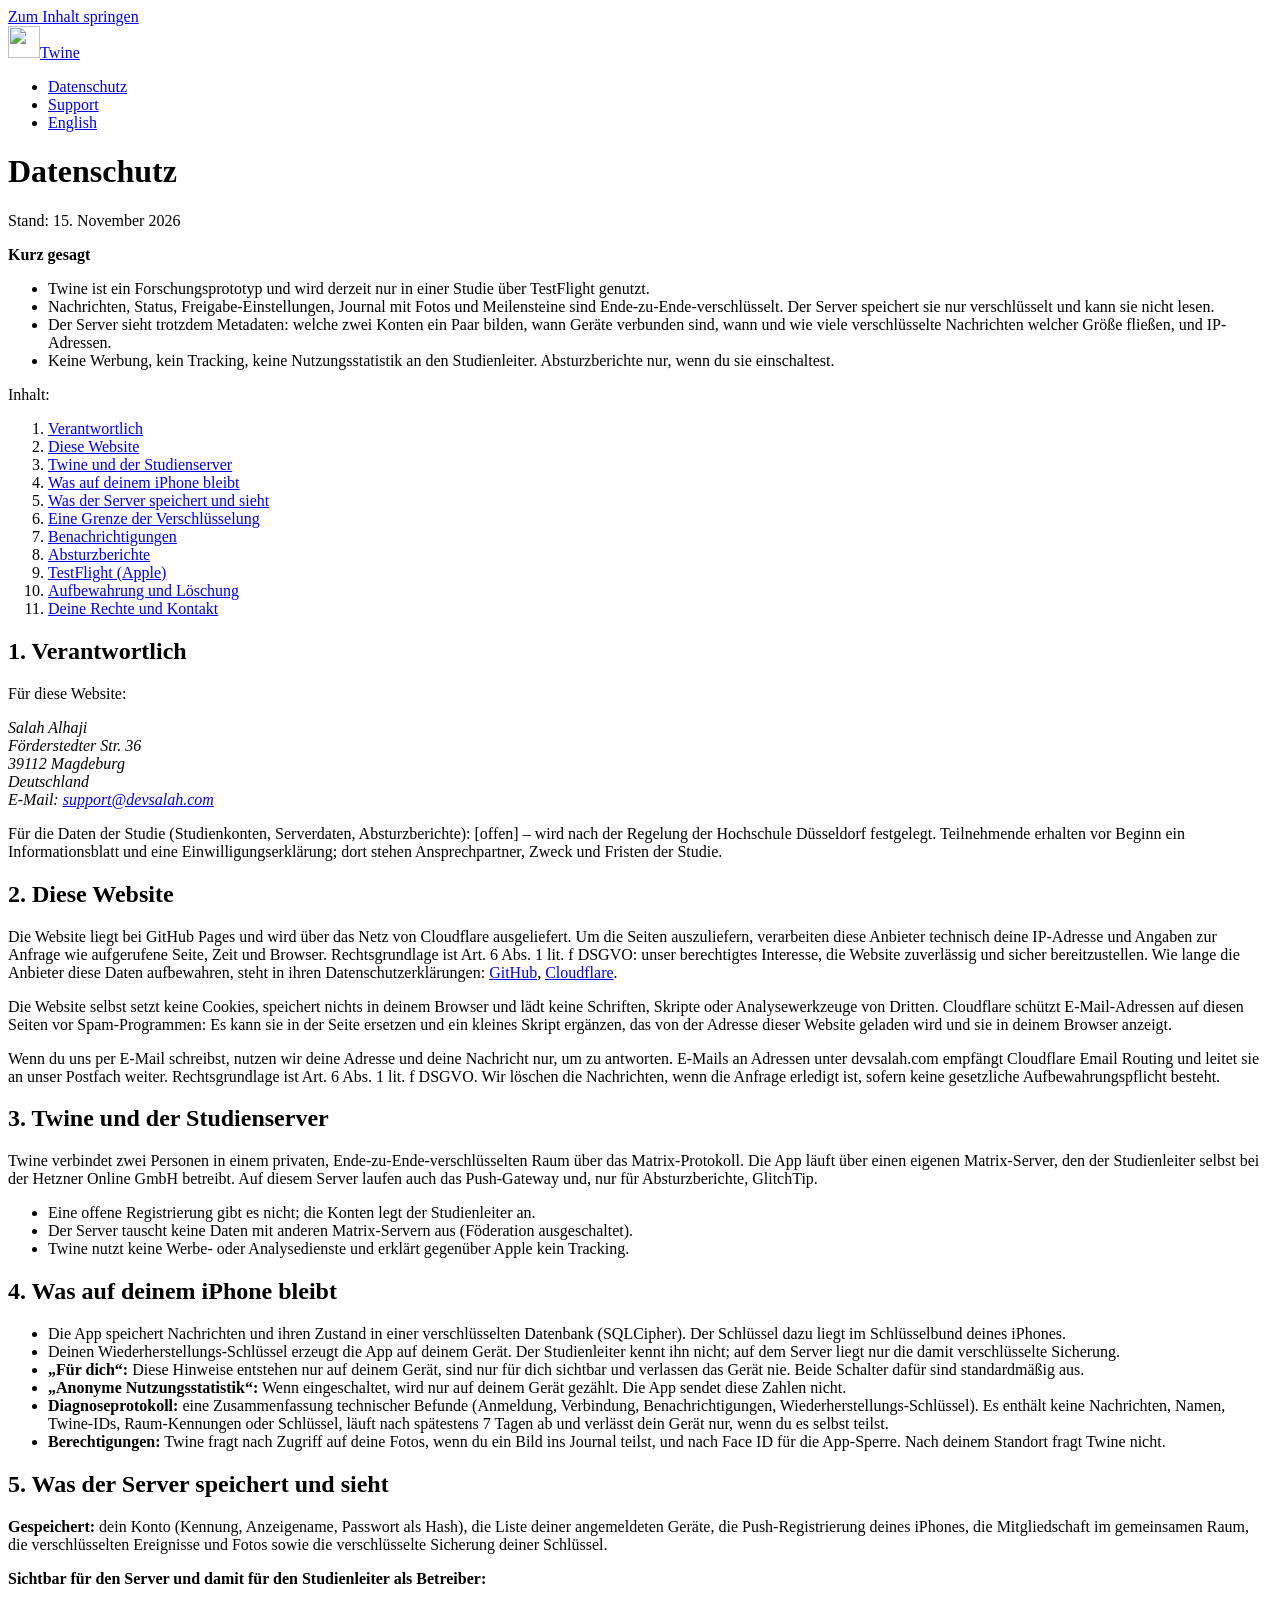
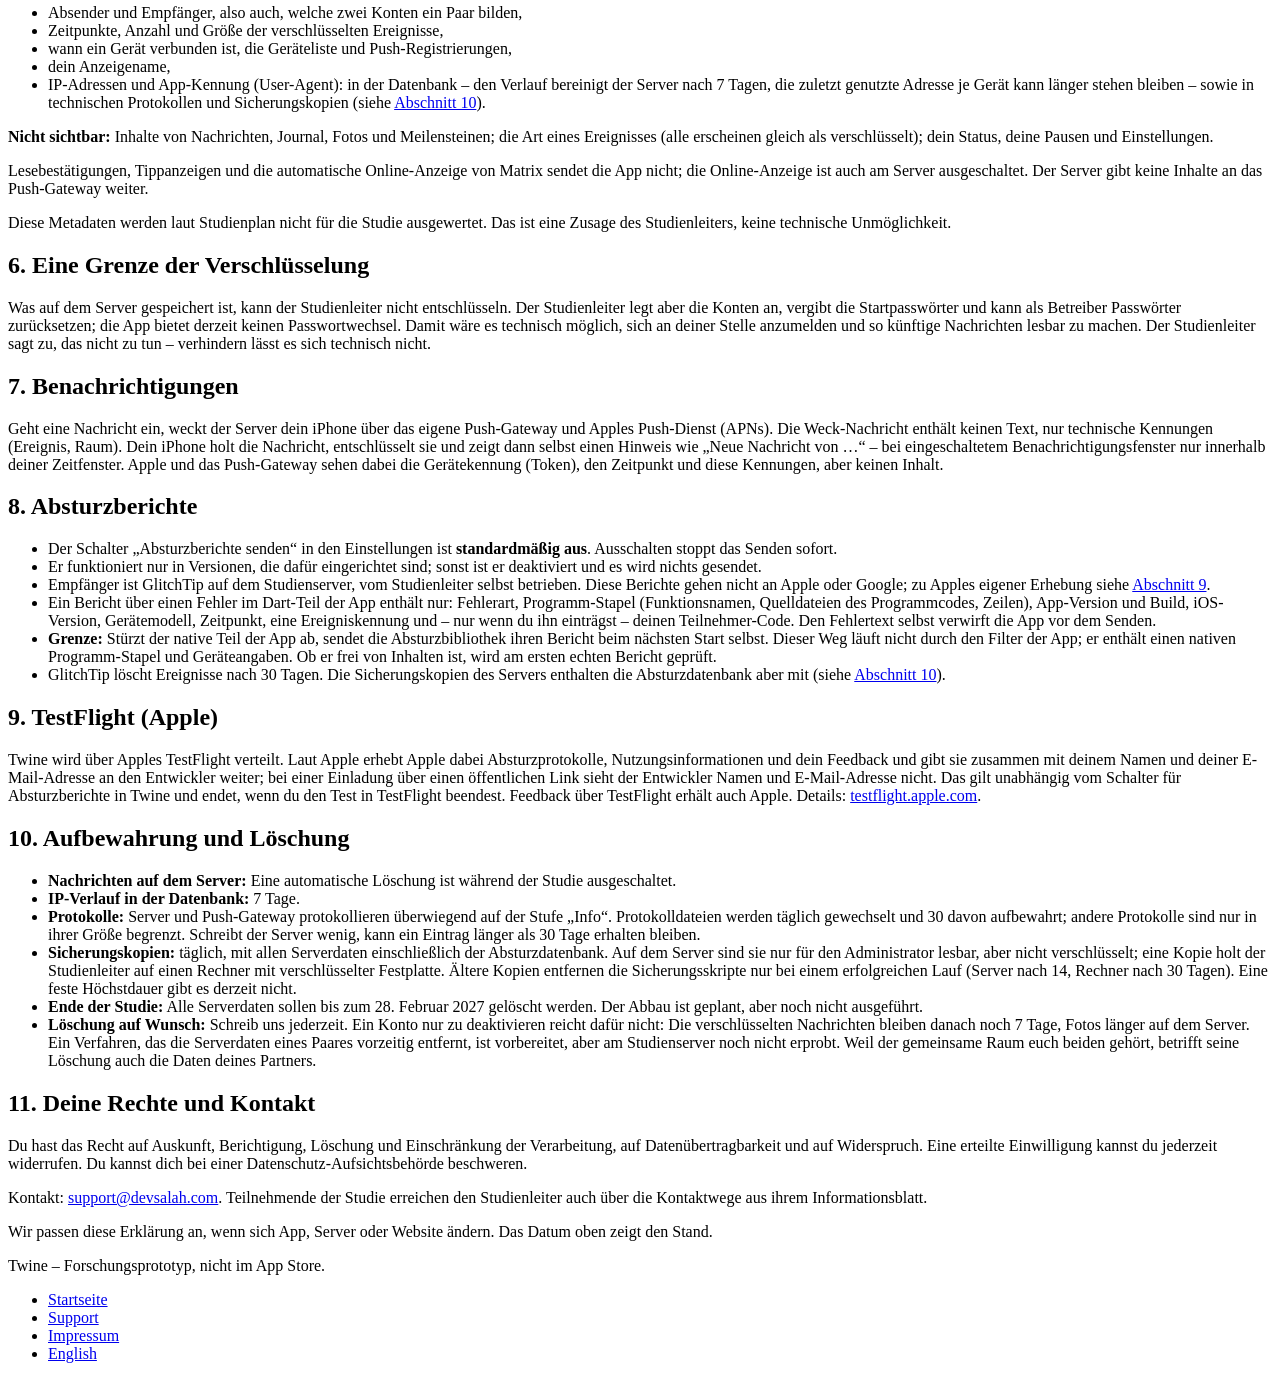
==== datenschutz/index.html @ 9c138295 "Datenschutzerklärung nach dem belegten Stand von App und Studienserver" ====
<!DOCTYPE html>
<html lang="de">
<head>
  <meta charset="utf-8">
  <meta name="viewport" content="width=device-width, initial-scale=1">
  <title>Datenschutz – Twine</title>
  <meta name="description" content="Welche Daten Twine und der Studienserver verarbeiten, was der Server sehen kann und was nicht, Absturzberichte, Aufbewahrung und Löschung.">
  <meta name="theme-color" content="#FAF6F0" media="(prefers-color-scheme: light)">
  <meta name="theme-color" content="#14131A" media="(prefers-color-scheme: dark)">
  <link rel="canonical" href="https://twine.devsalah.com/datenschutz/">
  <link rel="alternate" hreflang="de" href="https://twine.devsalah.com/datenschutz/">
  <link rel="alternate" hreflang="en" href="https://twine.devsalah.com/en/privacy/">
  <link rel="icon" href="/favicon.svg" type="image/svg+xml">
  <link rel="stylesheet" href="/style.css">
</head>
<body>
<a class="skip" href="#inhalt">Zum Inhalt springen</a>
<header class="site-head">
  <div class="wrap bar">
    <a class="brand" href="/"><img src="/bilder/symbol-platzhalter.svg" alt="" width="32" height="32">Twine</a>
    <nav class="nav" aria-label="Hauptnavigation">
      <ul>
        <li><a href="/datenschutz/" aria-current="page">Datenschutz</a></li>
        <li><a href="/support/">Support</a></li>
        <li><a href="/en/privacy/" lang="en" hreflang="en">English</a></li>
      </ul>
    </nav>
  </div>
</header>

<main id="inhalt" class="page">
  <div class="wrap prose">
    <h1>Datenschutz</h1>
    <p class="updated">Stand: 15. November 2026</p>

    <div class="box">
      <p><strong>Kurz gesagt</strong></p>
      <ul>
        <li>Twine ist ein Forschungsprototyp und wird derzeit nur in einer Studie über TestFlight genutzt.</li>
        <li>Nachrichten, Status, Freigabe-Einstellungen, Journal mit Fotos und Meilensteine sind Ende-zu-Ende-verschlüsselt. Der Server speichert sie nur verschlüsselt und kann sie nicht lesen.</li>
        <li>Der Server sieht trotzdem Metadaten: welche zwei Konten ein Paar bilden, wann Geräte verbunden sind, wann und wie viele verschlüsselte Nachrichten welcher Größe fließen, und IP-Adressen.</li>
        <li>Keine Werbung, kein Tracking, keine Nutzungsstatistik an den Studienleiter. Absturzberichte nur, wenn du sie einschaltest.</li>
      </ul>
    </div>

    <p>Inhalt:</p>
    <ol class="toc">
      <li><a href="#verantwortlich">Verantwortlich</a></li>
      <li><a href="#website">Diese Website</a></li>
      <li><a href="#app">Twine und der Studienserver</a></li>
      <li><a href="#geraet">Was auf deinem iPhone bleibt</a></li>
      <li><a href="#server">Was der Server speichert und sieht</a></li>
      <li><a href="#grenze">Eine Grenze der Verschlüsselung</a></li>
      <li><a href="#push">Benachrichtigungen</a></li>
      <li><a href="#absturz">Absturzberichte</a></li>
      <li><a href="#testflight">TestFlight (Apple)</a></li>
      <li><a href="#aufbewahrung">Aufbewahrung und Löschung</a></li>
      <li><a href="#rechte">Deine Rechte und Kontakt</a></li>
    </ol>

    <h2 id="verantwortlich">1. Verantwortlich</h2>
    <p>Für diese Website:</p>
    <address>Salah Alhaji<br>Förderstedter Str. 36<br>39112 Magdeburg<br>Deutschland<br>E-Mail: <a href="mailto:support@devsalah.com">support@devsalah.com</a></address>
    <p>Für die Daten der Studie (Studienkonten, Serverdaten, Absturzberichte): [offen] – wird nach der Regelung der Hochschule Düsseldorf festgelegt. Teilnehmende erhalten vor Beginn ein Informationsblatt und eine Einwilligungserklärung; dort stehen Ansprechpartner, Zweck und Fristen der Studie.</p>

    <h2 id="website">2. Diese Website</h2>
    <p>Die Website liegt bei GitHub Pages und wird über das Netz von Cloudflare ausgeliefert. Um die Seiten auszuliefern, verarbeiten diese Anbieter technisch deine IP-Adresse und Angaben zur Anfrage wie aufgerufene Seite, Zeit und Browser. Rechtsgrundlage ist Art. 6 Abs. 1 lit. f DSGVO: unser berechtigtes Interesse, die Website zuverlässig und sicher bereitzustellen. Wie lange die Anbieter diese Daten aufbewahren, steht in ihren Datenschutzerklärungen: <a href="https://docs.github.com/de/site-policy/privacy-policies/github-general-privacy-statement">GitHub</a>, <a href="https://www.cloudflare.com/de-de/privacypolicy/">Cloudflare</a>.</p>
    <p>Die Website selbst setzt keine Cookies, speichert nichts in deinem Browser und lädt keine Schriften, Skripte oder Analysewerkzeuge von Dritten. Cloudflare schützt E-Mail-Adressen auf diesen Seiten vor Spam-Programmen: Es kann sie in der Seite ersetzen und ein kleines Skript ergänzen, das von der Adresse dieser Website geladen wird und sie in deinem Browser anzeigt.</p>
    <p>Wenn du uns per E-Mail schreibst, nutzen wir deine Adresse und deine Nachricht nur, um zu antworten. E-Mails an Adressen unter devsalah.com empfängt Cloudflare Email Routing und leitet sie an unser Postfach weiter. Rechtsgrundlage ist Art. 6 Abs. 1 lit. f DSGVO. Wir löschen die Nachrichten, wenn die Anfrage erledigt ist, sofern keine gesetzliche Aufbewahrungspflicht besteht.</p>

    <h2 id="app">3. Twine und der Studienserver</h2>
    <p>Twine verbindet zwei Personen in einem privaten, Ende-zu-Ende-verschlüsselten Raum über das Matrix-Protokoll. Die App läuft über einen eigenen Matrix-Server, den der Studienleiter selbst bei der Hetzner Online GmbH betreibt. Auf diesem Server laufen auch das Push-Gateway und, nur für Absturzberichte, GlitchTip.</p>
    <ul>
      <li>Eine offene Registrierung gibt es nicht; die Konten legt der Studienleiter an.</li>
      <li>Der Server tauscht keine Daten mit anderen Matrix-Servern aus (Föderation ausgeschaltet).</li>
      <li>Twine nutzt keine Werbe- oder Analysedienste und erklärt gegenüber Apple kein Tracking.</li>
    </ul>

    <h2 id="geraet">4. Was auf deinem iPhone bleibt</h2>
    <ul>
      <li>Die App speichert Nachrichten und ihren Zustand in einer verschlüsselten Datenbank (SQLCipher). Der Schlüssel dazu liegt im Schlüsselbund deines iPhones.</li>
      <li>Deinen Wiederherstellungs-Schlüssel erzeugt die App auf deinem Gerät. Der Studienleiter kennt ihn nicht; auf dem Server liegt nur die damit verschlüsselte Sicherung.</li>
      <li><strong>„Für dich“:</strong> Diese Hinweise entstehen nur auf deinem Gerät, sind nur für dich sichtbar und verlassen das Gerät nie. Beide Schalter dafür sind standardmäßig aus.</li>
      <li><strong>„Anonyme Nutzungsstatistik“:</strong> Wenn eingeschaltet, wird nur auf deinem Gerät gezählt. Die App sendet diese Zahlen nicht.</li>
      <li><strong>Diagnoseprotokoll:</strong> eine Zusammenfassung technischer Befunde (Anmeldung, Verbindung, Benachrichtigungen, Wiederherstellungs-Schlüssel). Es enthält keine Nachrichten, Namen, Twine-IDs, Raum-Kennungen oder Schlüssel, läuft nach spätestens 7 Tagen ab und verlässt dein Gerät nur, wenn du es selbst teilst.</li>
      <li><strong>Berechtigungen:</strong> Twine fragt nach Zugriff auf deine Fotos, wenn du ein Bild ins Journal teilst, und nach Face ID für die App-Sperre. Nach deinem Standort fragt Twine nicht.</li>
    </ul>

    <h2 id="server">5. Was der Server speichert und sieht</h2>
    <p><strong>Gespeichert:</strong> dein Konto (Kennung, Anzeigename, Passwort als Hash), die Liste deiner angemeldeten Geräte, die Push-Registrierung deines iPhones, die Mitgliedschaft im gemeinsamen Raum, die verschlüsselten Ereignisse und Fotos sowie die verschlüsselte Sicherung deiner Schlüssel.</p>
    <p><strong>Sichtbar für den Server und damit für den Studienleiter als Betreiber:</strong></p>
    <ul>
      <li>Absender und Empfänger, also auch, welche zwei Konten ein Paar bilden,</li>
      <li>Zeitpunkte, Anzahl und Größe der verschlüsselten Ereignisse,</li>
      <li>wann ein Gerät verbunden ist, die Geräteliste und Push-Registrierungen,</li>
      <li>dein Anzeigename,</li>
      <li>IP-Adressen und App-Kennung (User-Agent): in der Datenbank – den Verlauf bereinigt der Server nach 7 Tagen, die zuletzt genutzte Adresse je Gerät kann länger stehen bleiben – sowie in technischen Protokollen und Sicherungskopien (siehe <a href="#aufbewahrung">Abschnitt 10</a>).</li>
    </ul>
    <p><strong>Nicht sichtbar:</strong> Inhalte von Nachrichten, Journal, Fotos und Meilensteinen; die Art eines Ereignisses (alle erscheinen gleich als verschlüsselt); dein Status, deine Pausen und Einstellungen.</p>
    <p>Lesebestätigungen, Tippanzeigen und die automatische Online-Anzeige von Matrix sendet die App nicht; die Online-Anzeige ist auch am Server ausgeschaltet. Der Server gibt keine Inhalte an das Push-Gateway weiter.</p>
    <p>Diese Metadaten werden laut Studienplan nicht für die Studie ausgewertet. Das ist eine Zusage des Studienleiters, keine technische Unmöglichkeit.</p>

    <h2 id="grenze">6. Eine Grenze der Verschlüsselung</h2>
    <div class="box limit">
      <p>Was auf dem Server gespeichert ist, kann der Studienleiter nicht entschlüsseln. Der Studienleiter legt aber die Konten an, vergibt die Startpasswörter und kann als Betreiber Passwörter zurücksetzen; die App bietet derzeit keinen Passwortwechsel. Damit wäre es technisch möglich, sich an deiner Stelle anzumelden und so künftige Nachrichten lesbar zu machen. Der Studienleiter sagt zu, das nicht zu tun – verhindern lässt es sich technisch nicht.</p>
    </div>

    <h2 id="push">7. Benachrichtigungen</h2>
    <p>Geht eine Nachricht ein, weckt der Server dein iPhone über das eigene Push-Gateway und Apples Push-Dienst (APNs). Die Weck-Nachricht enthält keinen Text, nur technische Kennungen (Ereignis, Raum). Dein iPhone holt die Nachricht, entschlüsselt sie und zeigt dann selbst einen Hinweis wie „Neue Nachricht von …“ – bei eingeschaltetem Benachrichtigungsfenster nur innerhalb deiner Zeitfenster. Apple und das Push-Gateway sehen dabei die Gerätekennung (Token), den Zeitpunkt und diese Kennungen, aber keinen Inhalt.</p>

    <h2 id="absturz">8. Absturzberichte</h2>
    <ul>
      <li>Der Schalter „Absturzberichte senden“ in den Einstellungen ist <strong>standardmäßig aus</strong>. Ausschalten stoppt das Senden sofort.</li>
      <li>Er funktioniert nur in Versionen, die dafür eingerichtet sind; sonst ist er deaktiviert und es wird nichts gesendet.</li>
      <li>Empfänger ist GlitchTip auf dem Studienserver, vom Studienleiter selbst betrieben. Diese Berichte gehen nicht an Apple oder Google; zu Apples eigener Erhebung siehe <a href="#testflight">Abschnitt 9</a>.</li>
      <li>Ein Bericht über einen Fehler im Dart-Teil der App enthält nur: Fehlerart, Programm-Stapel (Funktionsnamen, Quelldateien des Programmcodes, Zeilen), App-Version und Build, iOS-Version, Gerätemodell, Zeitpunkt, eine Ereigniskennung und – nur wenn du ihn einträgst – deinen Teilnehmer-Code. Den Fehlertext selbst verwirft die App vor dem Senden.</li>
      <li><strong>Grenze:</strong> Stürzt der native Teil der App ab, sendet die Absturzbibliothek ihren Bericht beim nächsten Start selbst. Dieser Weg läuft nicht durch den Filter der App; er enthält einen nativen Programm-Stapel und Geräteangaben. Ob er frei von Inhalten ist, wird am ersten echten Bericht geprüft.</li>
      <li>GlitchTip löscht Ereignisse nach 30 Tagen. Die Sicherungskopien des Servers enthalten die Absturzdatenbank aber mit (siehe <a href="#aufbewahrung">Abschnitt 10</a>).</li>
    </ul>

    <h2 id="testflight">9. TestFlight (Apple)</h2>
    <p>Twine wird über Apples TestFlight verteilt. Laut Apple erhebt Apple dabei Absturzprotokolle, Nutzungsinformationen und dein Feedback und gibt sie zusammen mit deinem Namen und deiner E-Mail-Adresse an den Entwickler weiter; bei einer Einladung über einen öffentlichen Link sieht der Entwickler Namen und E-Mail-Adresse nicht. Das gilt unabhängig vom Schalter für Absturzberichte in Twine und endet, wenn du den Test in TestFlight beendest. Feedback über TestFlight erhält auch Apple. Details: <a href="https://testflight.apple.com/">testflight.apple.com</a>.</p>

    <h2 id="aufbewahrung">10. Aufbewahrung und Löschung</h2>
    <ul>
      <li><strong>Nachrichten auf dem Server:</strong> Eine automatische Löschung ist während der Studie ausgeschaltet.</li>
      <li><strong>IP-Verlauf in der Datenbank:</strong> 7 Tage.</li>
      <li><strong>Protokolle:</strong> Server und Push-Gateway protokollieren überwiegend auf der Stufe „Info“. Protokolldateien werden täglich gewechselt und 30 davon aufbewahrt; andere Protokolle sind nur in ihrer Größe begrenzt. Schreibt der Server wenig, kann ein Eintrag länger als 30 Tage erhalten bleiben.</li>
      <li><strong>Sicherungskopien:</strong> täglich, mit allen Serverdaten einschließlich der Absturzdatenbank. Auf dem Server sind sie nur für den Administrator lesbar, aber nicht verschlüsselt; eine Kopie holt der Studienleiter auf einen Rechner mit verschlüsselter Festplatte. Ältere Kopien entfernen die Sicherungsskripte nur bei einem erfolgreichen Lauf (Server nach 14, Rechner nach 30 Tagen). Eine feste Höchstdauer gibt es derzeit nicht.</li>
      <li><strong>Ende der Studie:</strong> Alle Serverdaten sollen bis zum 28. Februar 2027 gelöscht werden. Der Abbau ist geplant, aber noch nicht ausgeführt.</li>
      <li><strong>Löschung auf Wunsch:</strong> Schreib uns jederzeit. Ein Konto nur zu deaktivieren reicht dafür nicht: Die verschlüsselten Nachrichten bleiben danach noch 7 Tage, Fotos länger auf dem Server. Ein Verfahren, das die Serverdaten eines Paares vorzeitig entfernt, ist vorbereitet, aber am Studienserver noch nicht erprobt. Weil der gemeinsame Raum euch beiden gehört, betrifft seine Löschung auch die Daten deines Partners.</li>
    </ul>

    <h2 id="rechte">11. Deine Rechte und Kontakt</h2>
    <p>Du hast das Recht auf Auskunft, Berichtigung, Löschung und Einschränkung der Verarbeitung, auf Datenübertragbarkeit und auf Widerspruch. Eine erteilte Einwilligung kannst du jederzeit widerrufen. Du kannst dich bei einer Datenschutz-Aufsichtsbehörde beschweren.</p>
    <p>Kontakt: <a href="mailto:support@devsalah.com">support@devsalah.com</a>. Teilnehmende der Studie erreichen den Studienleiter auch über die Kontaktwege aus ihrem Informationsblatt.</p>
    <p>Wir passen diese Erklärung an, wenn sich App, Server oder Website ändern. Das Datum oben zeigt den Stand.</p>
  </div>
</main>

<footer class="site-foot">
  <div class="wrap">
    <p>Twine – Forschungsprototyp, nicht im App Store.</p>
    <ul>
      <li><a href="/">Startseite</a></li>
      <li><a href="/support/">Support</a></li>
      <li><a href="/impressum/">Impressum</a></li>
      <li><a href="/en/privacy/" lang="en" hreflang="en">English</a></li>
    </ul>
  </div>
</footer>
</body>
</html>
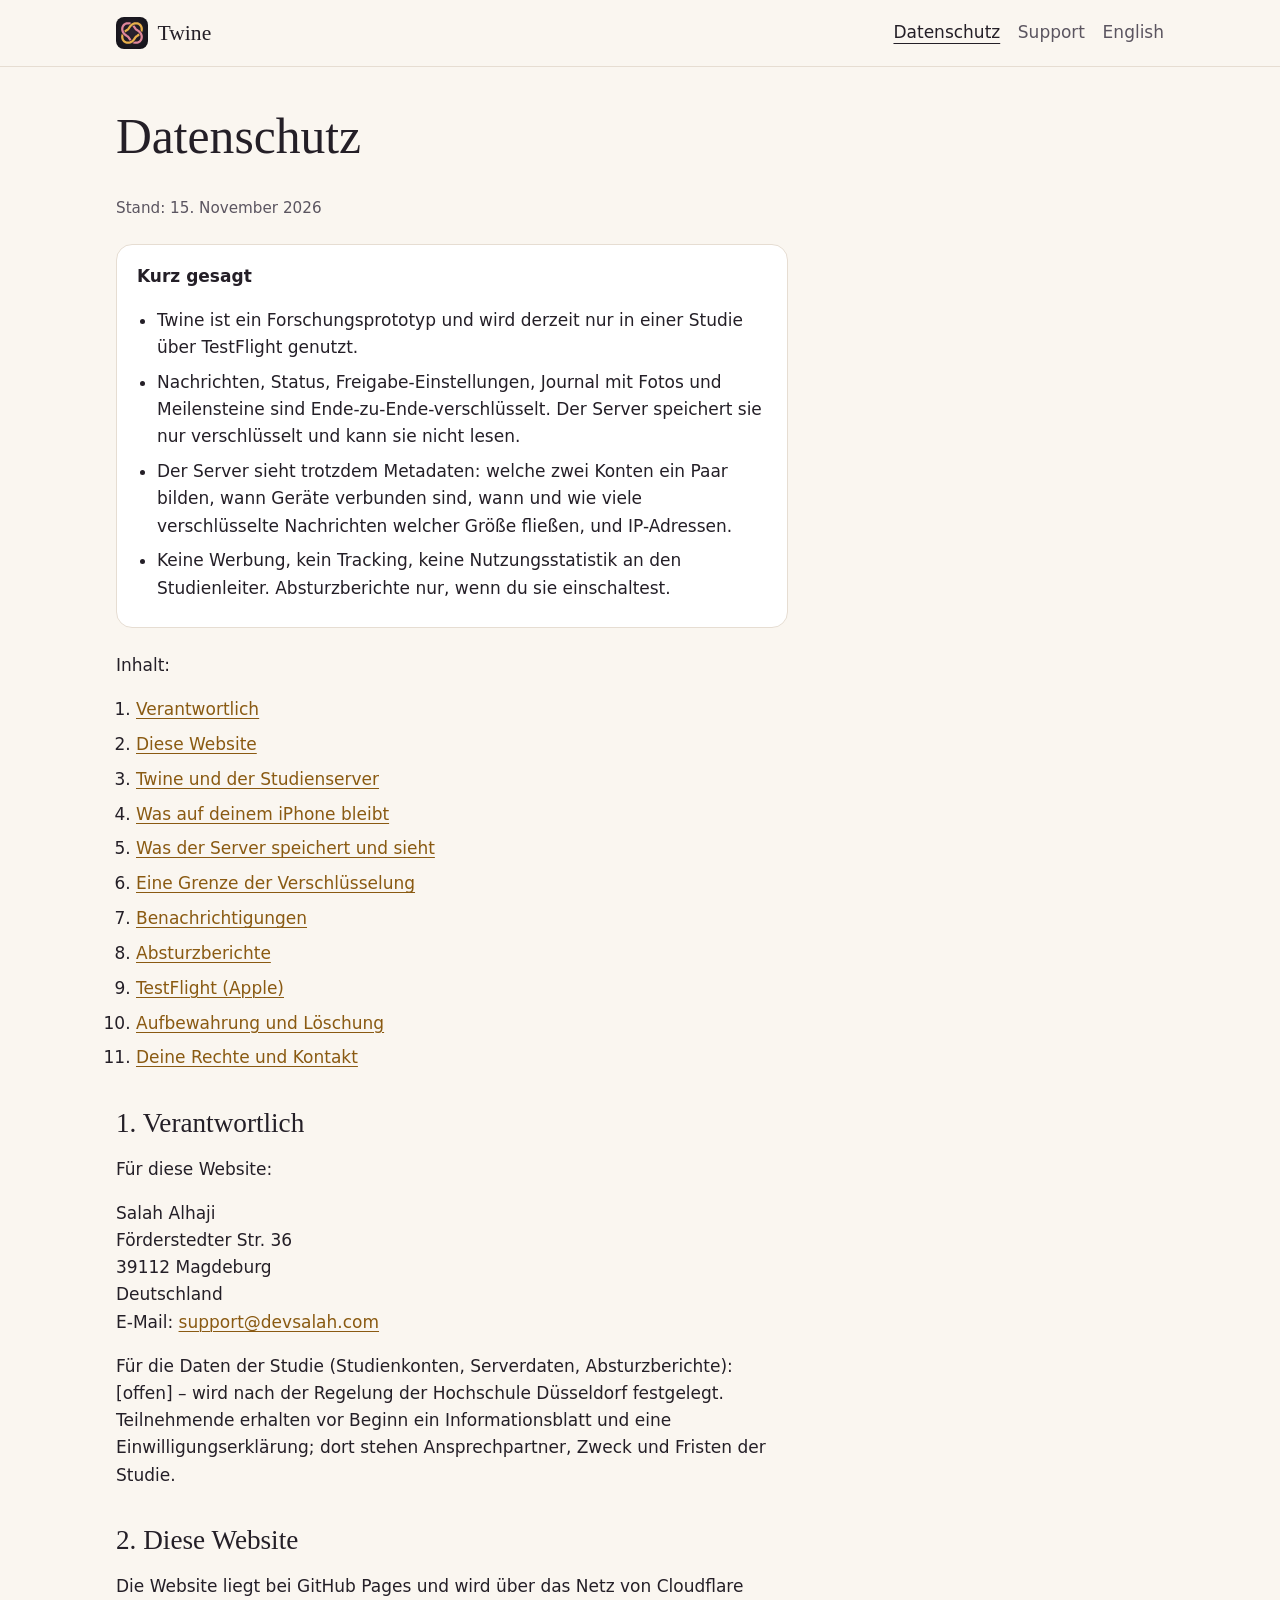
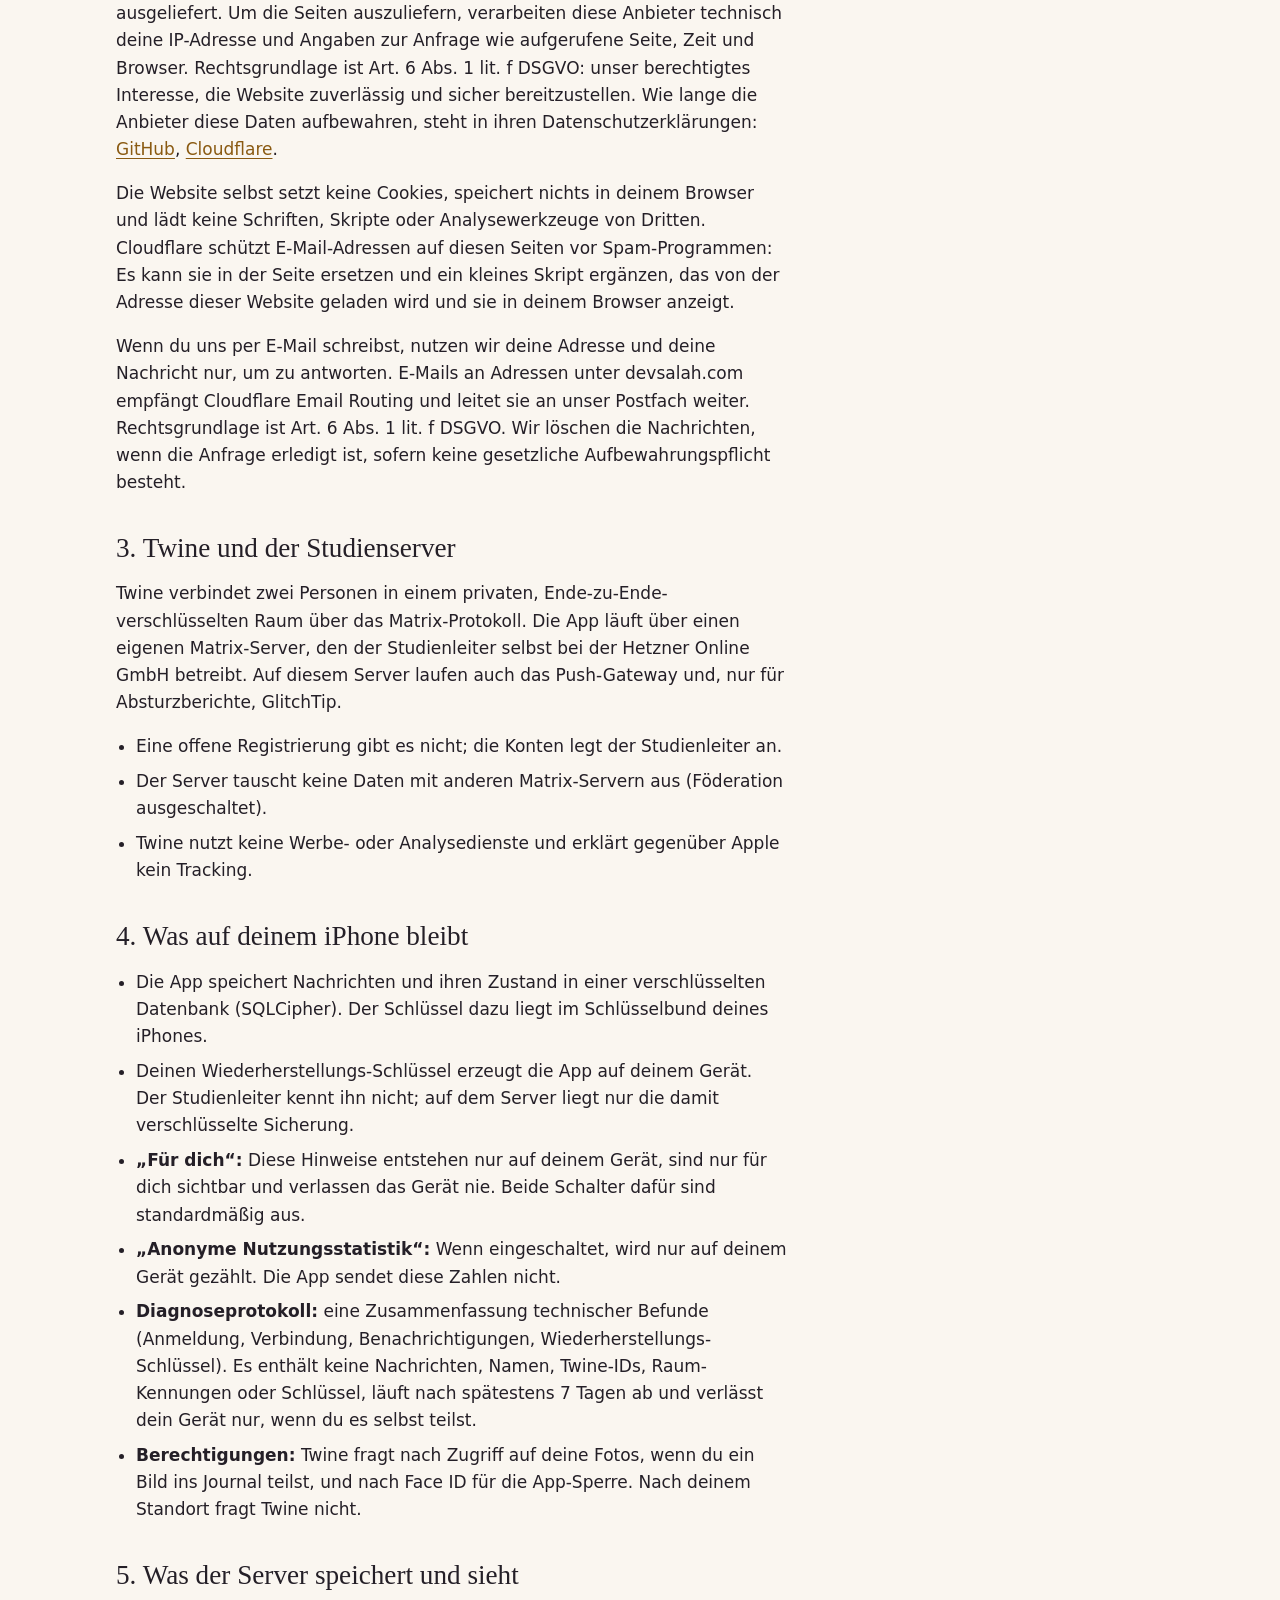
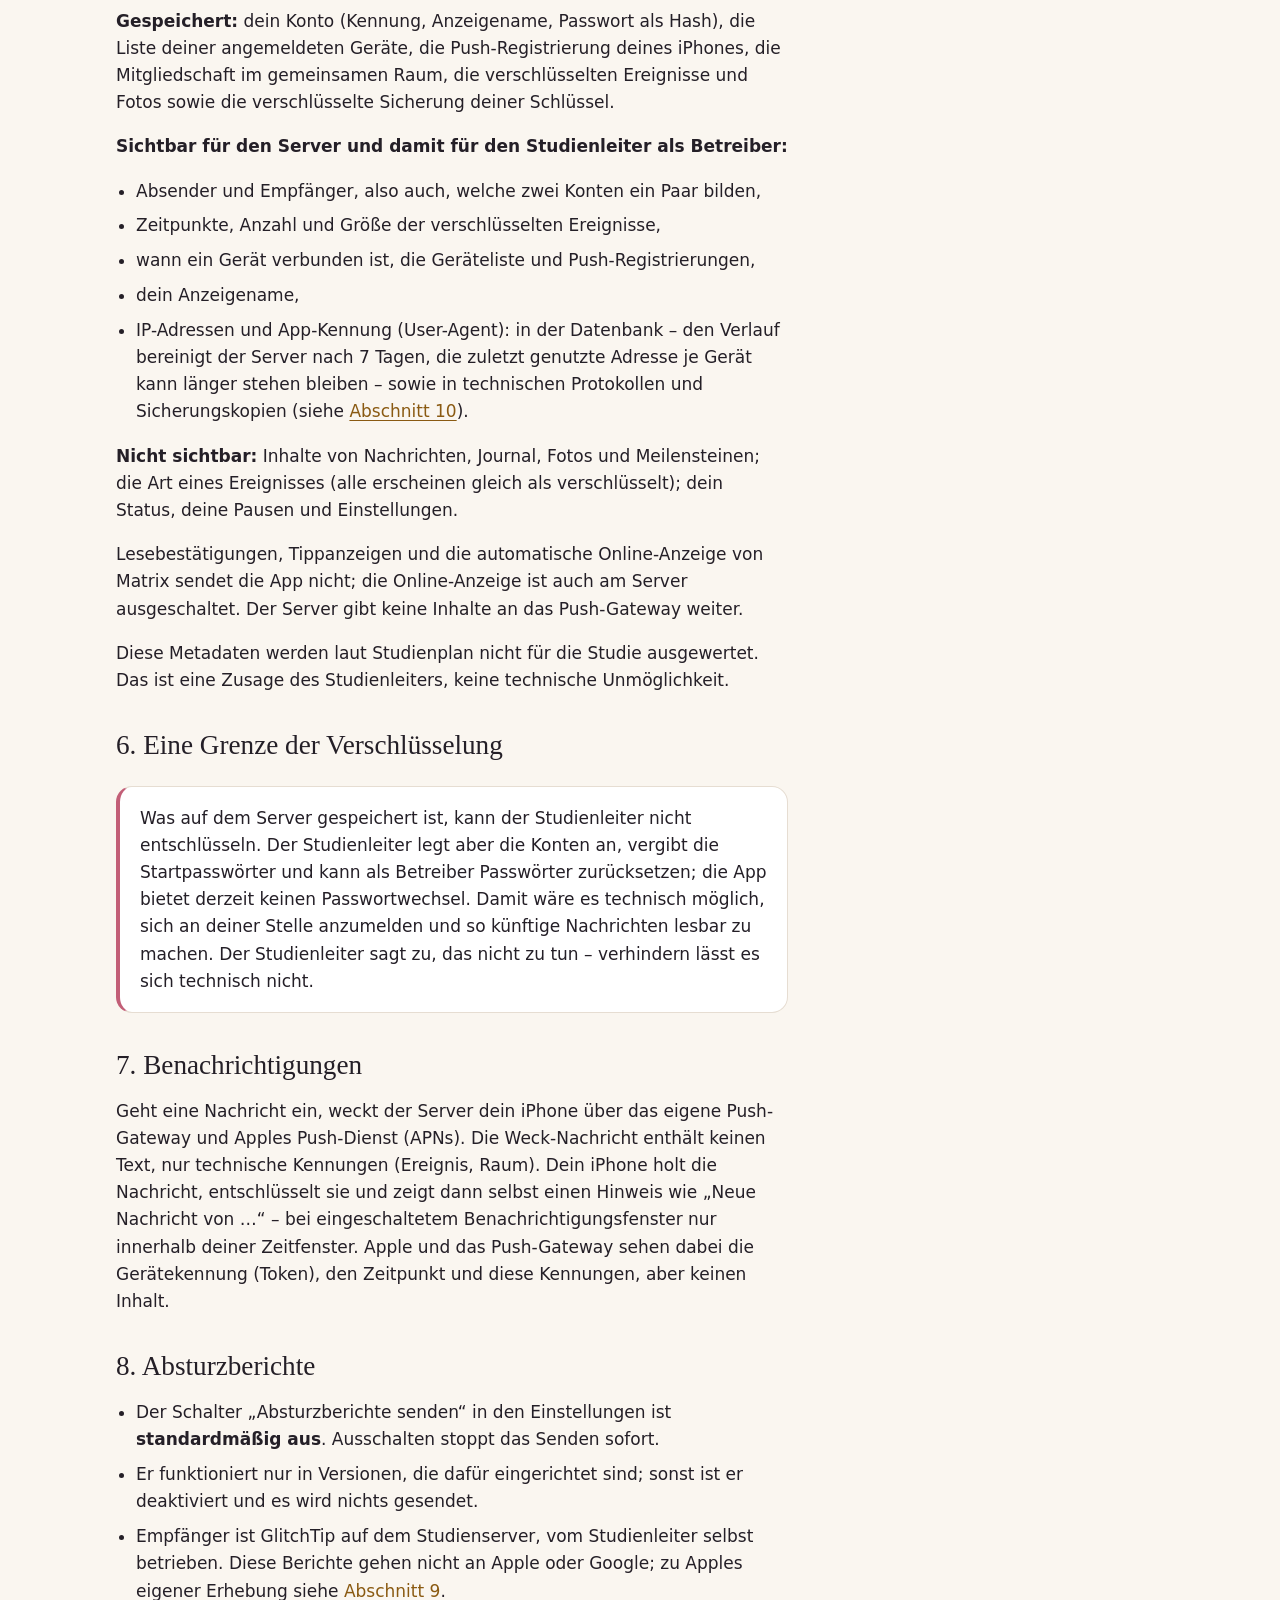
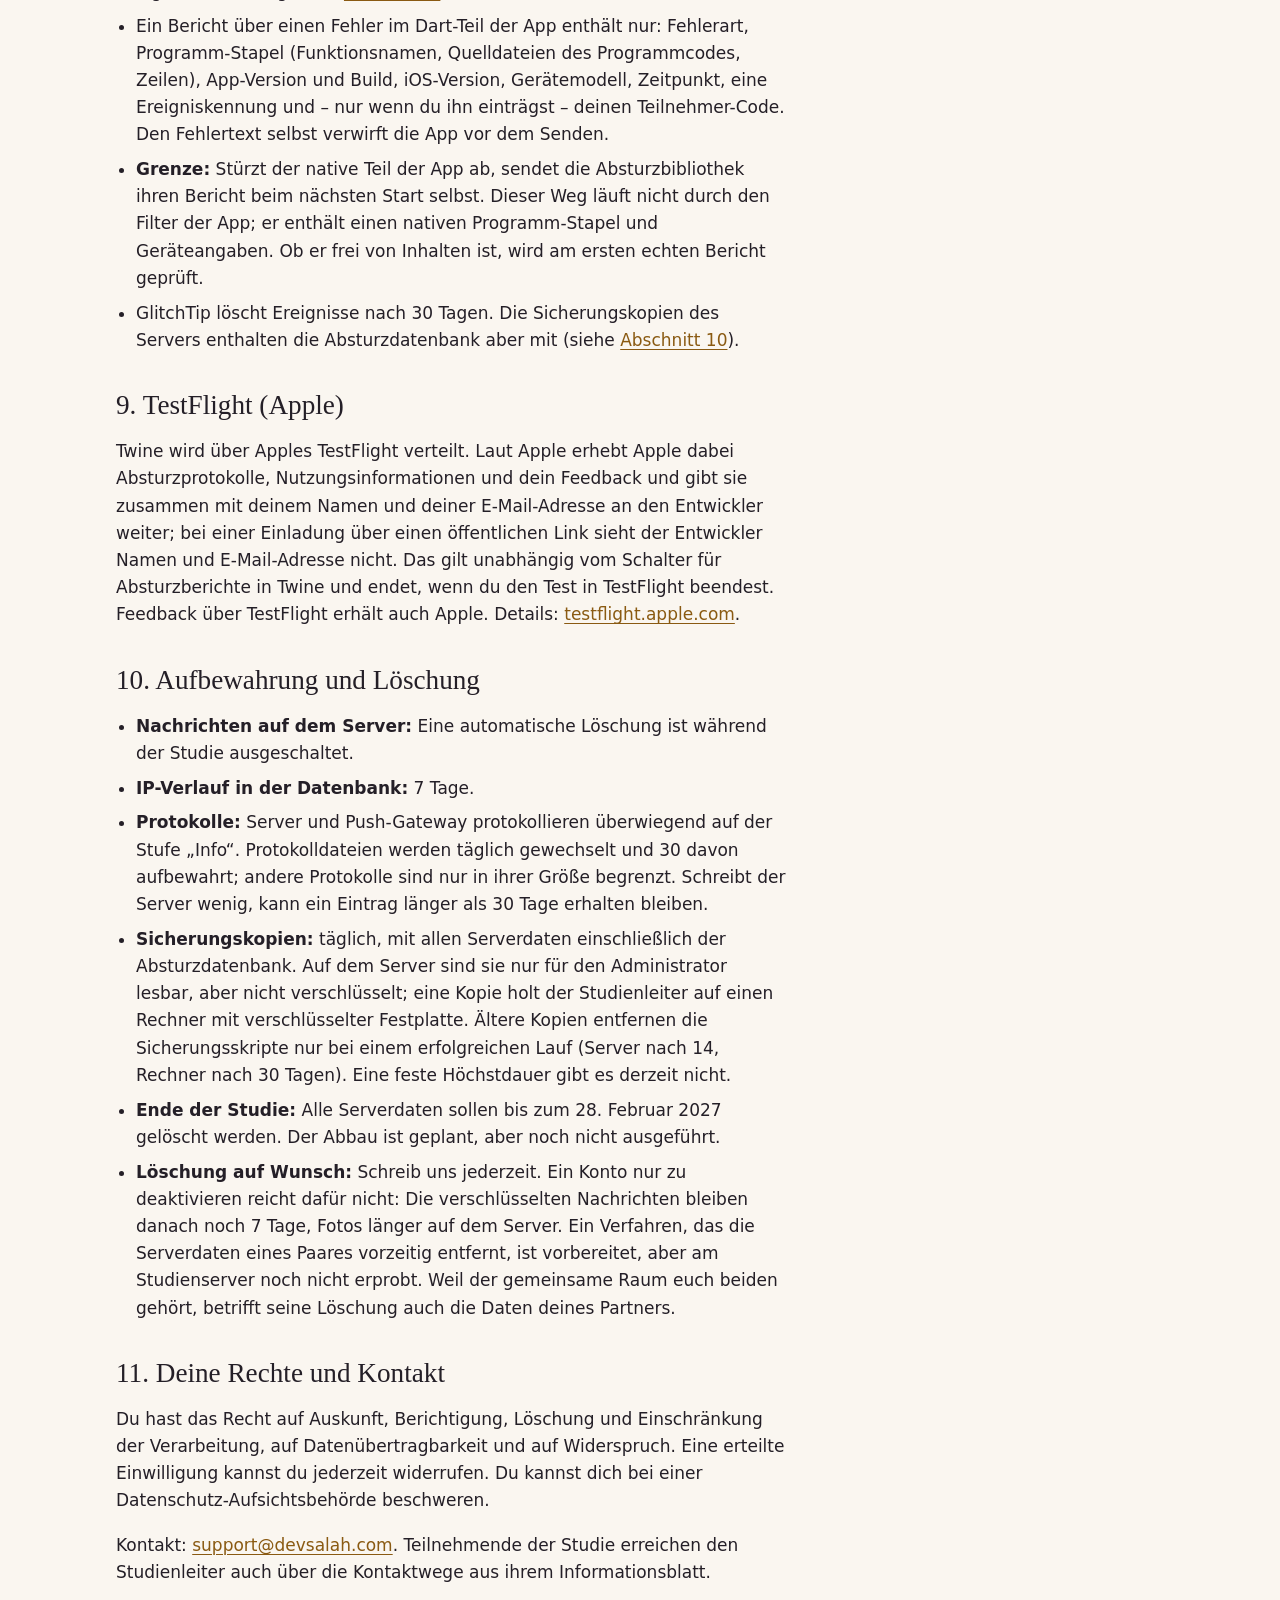
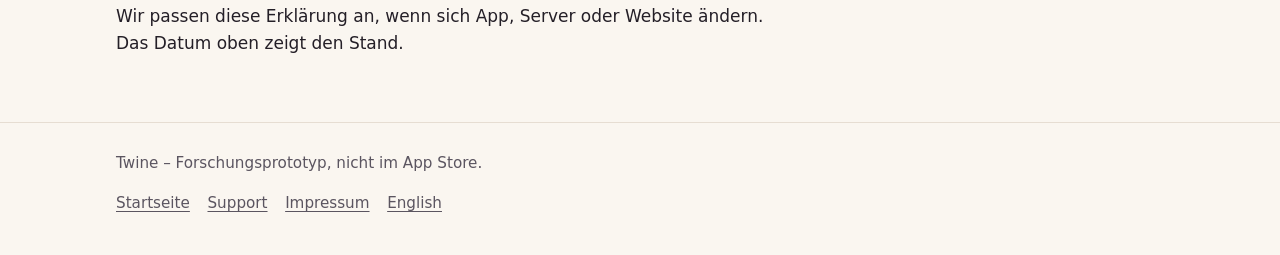
==== commit 26ff4241: "App-Symbol (zwei Schlaufen) statt Platzhalter in Kopfzeile und Favicon" ====
--- a/datenschutz/index.html
+++ b/datenschutz/index.html
@@ -17,7 +17,7 @@
 <a class="skip" href="#inhalt">Zum Inhalt springen</a>
 <header class="site-head">
   <div class="wrap bar">
-    <a class="brand" href="/"><img src="/bilder/symbol-platzhalter.svg" alt="" width="32" height="32">Twine</a>
+    <a class="brand" href="/"><img src="/bilder/symbol.svg" alt="" width="32" height="32">Twine</a>
     <nav class="nav" aria-label="Hauptnavigation">
       <ul>
         <li><a href="/datenschutz/" aria-current="page">Datenschutz</a></li>
--- a/style.css
+++ b/style.css
@@ -0,0 +1,206 @@
+/* Twine – statische Website. Farben aus dem App-Theme (twine/lib/app/theme/twine_colors.dart).
+   Keine fremden Schriften: Systemschriften, Serifen für Überschriften wie Newsreader in der App. */
+
+:root {
+  color-scheme: light dark;
+  --bg: #FAF6F0;          /* groundLight */
+  --surface: #FFFFFF;     /* surfaceLight */
+  --raised: #F3EDE4;      /* surfaceRaisedLight */
+  --border: #E6DDD2;      /* borderLight */
+  --text: #241F27;        /* textPrimaryLight */
+  --text-2: #5B5560;      /* textSecondaryLight */
+  --accent: #B7842B;      /* amberLight – nur Flächen und Linien, nicht für Fließtext */
+  --rose: #C25E77;        /* roseLight – nur Flächen und Linien */
+  --link: #8A5A12;        /* dunkleres Amber, 5,5:1 auf --bg */
+  --on-accent: #14131A;   /* ground auf Amber */
+  --focus: #8A5A12;
+  --serif: ui-serif, "New York", "Iowan Old Style", Georgia, "Times New Roman", serif;
+  --sans: system-ui, -apple-system, "Segoe UI", Roboto, "Helvetica Neue", Arial, sans-serif;
+  --radius: 16px;
+  --wrap: 68rem;
+  --text-wrap: 42rem;
+}
+
+@media (prefers-color-scheme: dark) {
+  :root {
+    --bg: #14131A;        /* ground */
+    --surface: #1E1C25;   /* surfaceDark */
+    --raised: #26232F;    /* surfaceRaised */
+    --border: #322E3B;    /* border */
+    --text: #F5EEE6;      /* textPrimary */
+    --text-2: #B9B1AC;    /* textSecondary */
+    --accent: #E8B04B;    /* amber */
+    --rose: #E0879B;      /* rose */
+    --link: #E8B04B;
+    --on-accent: #14131A;
+    --focus: #E8B04B;
+  }
+}
+
+*, *::before, *::after { box-sizing: border-box; }
+
+html { -webkit-text-size-adjust: 100%; text-size-adjust: 100%; }
+
+body {
+  margin: 0;
+  background: var(--bg);
+  color: var(--text);
+  font-family: var(--sans);
+  font-size: 1.0625rem;
+  line-height: 1.6;
+}
+
+img { max-width: 100%; height: auto; display: block; }
+
+a { color: var(--link); text-decoration-thickness: 1px; text-underline-offset: 0.18em; }
+a:hover { text-decoration-thickness: 2px; }
+
+:focus-visible {
+  outline: 3px solid var(--focus);
+  outline-offset: 3px;
+  border-radius: 4px;
+}
+
+h1, h2, h3 {
+  font-family: var(--serif);
+  font-weight: 500;
+  line-height: 1.2;
+  letter-spacing: 0;
+  margin: 0 0 0.6em;
+}
+h1 { font-size: clamp(2rem, 7vw, 3.1rem); }
+h2 { font-size: clamp(1.5rem, 4.6vw, 2rem); }
+h3 { font-size: 1.2rem; font-weight: 600; }
+
+p, ul, ol { margin: 0 0 1em; }
+
+.wrap { width: 100%; max-width: var(--wrap); margin: 0 auto; padding: 0 1.25rem; }
+.prose > * { max-width: var(--text-wrap); }
+.nobr { white-space: nowrap; }
+
+/* Sprunglink für Tastatur */
+.skip {
+  position: absolute; left: 1rem; top: -4rem;
+  background: var(--surface); color: var(--text);
+  padding: 0.6rem 1rem; border-radius: 10px; border: 1px solid var(--border);
+  z-index: 10;
+}
+.skip:focus { top: 1rem; }
+
+/* Kopfzeile */
+.site-head { border-bottom: 1px solid var(--border); }
+.bar {
+  display: flex; flex-wrap: wrap; align-items: center; justify-content: space-between;
+  gap: 0.5rem 1.5rem; padding-top: 0.85rem; padding-bottom: 0.85rem;
+}
+.brand {
+  display: inline-flex; align-items: center; gap: 0.6rem;
+  font-family: var(--serif); font-size: 1.35rem; color: var(--text); text-decoration: none;
+}
+.brand img { width: 32px; height: 32px; border-radius: 8px; }
+.nav ul { list-style: none; margin: 0; padding: 0; display: flex; flex-wrap: wrap; gap: 0.25rem 1.1rem; }
+.nav a { color: var(--text-2); text-decoration: none; padding: 0.35rem 0; display: inline-block; }
+.nav a:hover, .nav a[aria-current="page"] { color: var(--text); text-decoration: underline; text-underline-offset: 0.3em; }
+
+main { display: block; }
+section { padding: 2.75rem 0; }
+section + section { border-top: 1px solid var(--border); }
+
+/* Startbereich */
+.hero { padding: 2.5rem 0 2.75rem; }
+.hero-grid { display: grid; gap: 2rem; align-items: center; }
+.kicker {
+  font-size: 0.9rem; color: var(--text-2); margin-bottom: 1rem;
+  display: inline-flex; align-items: center; gap: 0.5rem;
+}
+.kicker::before { content: ""; width: 0.55rem; height: 0.55rem; border-radius: 50%; background: var(--rose); flex: none; }
+.lead { font-size: 1.15rem; color: var(--text-2); max-width: 36rem; }
+.hero-icon { width: 88px; height: 88px; border-radius: 20px; margin-bottom: 1.25rem; }
+.threads { width: 100%; max-width: 13rem; height: auto; justify-self: start; }
+
+.status {
+  background: var(--surface); border: 1px solid var(--border); border-left: 4px solid var(--accent);
+  border-radius: 12px; padding: 0.9rem 1.1rem; margin: 1.5rem 0; max-width: 36rem;
+}
+.status p { margin: 0; }
+
+.actions { display: flex; flex-wrap: wrap; gap: 0.75rem; margin-top: 1.5rem; }
+.btn {
+  display: inline-block; padding: 0.75rem 1.2rem; border-radius: 12px; font-weight: 600;
+  text-decoration: none; border: 1px solid var(--border); color: var(--text); background: var(--surface);
+}
+.btn:hover { background: var(--raised); }
+.btn-primary { background: var(--accent); color: var(--on-accent); border-color: var(--accent); }
+.btn-primary:hover { background: var(--accent); filter: brightness(1.06); }
+
+/* Funktionskarten */
+.cards { list-style: none; padding: 0; margin: 0; display: grid; gap: 1rem; }
+.card {
+  background: var(--surface); border: 1px solid var(--border); border-radius: var(--radius);
+  padding: 1.2rem 1.25rem;
+}
+.card h3 { margin-bottom: 0.4em; }
+.card p { margin: 0; color: var(--text-2); }
+
+/* Liste "bewusst nicht" */
+.nots { list-style: none; padding: 0; margin: 0 0 1.5rem; display: grid; gap: 0.75rem; }
+.nots li { position: relative; padding-left: 1.6rem; }
+.nots li::before {
+  content: ""; position: absolute; left: 0.15rem; top: 0.72em; width: 0.8rem; height: 2px;
+  background: var(--rose); border-radius: 2px;
+}
+.nots strong { font-weight: 600; }
+
+/* Bildschirmfotos (Seitenverhältnis der Store-Bilder 1206 × 2622) */
+.shots { list-style: none; padding: 0; margin: 1.25rem 0 0; display: grid; gap: 1rem;
+  grid-template-columns: repeat(2, minmax(0, 1fr)); }
+.shots img, .shot { width: 100%; aspect-ratio: 1206 / 2622; border-radius: 22px; }
+.shot {
+  display: flex; align-items: center; justify-content: center;
+  border: 1.5px dashed color-mix(in srgb, var(--text-2) 35%, transparent);
+  background: linear-gradient(160deg, var(--raised), var(--surface));
+  color: var(--text-2); font-family: var(--serif); font-size: 1.6rem;
+}
+.note { color: var(--text-2); }
+
+/* Textseiten */
+.page { padding: 2.5rem 0 3rem; }
+.page h2 { margin-top: 2.2rem; font-size: clamp(1.35rem, 4.2vw, 1.7rem); }
+.page h3 { margin-top: 1.6rem; }
+.page li { margin-bottom: 0.45em; }
+.page ul, .page ol { padding-left: 1.25rem; }
+.updated { color: var(--text-2); font-size: 0.95rem; }
+.box {
+  background: var(--surface); border: 1px solid var(--border); border-radius: var(--radius);
+  padding: 1.1rem 1.25rem; margin: 1.5rem 0;
+}
+.box > :last-child { margin-bottom: 0; }
+.limit { border-left: 4px solid var(--rose); }
+address { font-style: normal; margin: 0 0 1em; }
+.toc { padding-left: 1.2rem; }
+dl.facts { display: grid; grid-template-columns: max-content 1fr; gap: 0.35rem 1rem; margin: 0; }
+dl.facts dt { color: var(--text-2); }
+dl.facts dd { margin: 0; }
+
+/* Fußzeile */
+.site-foot { border-top: 1px solid var(--border); padding: 1.75rem 0 2.5rem; color: var(--text-2); font-size: 0.95rem; }
+.site-foot ul { list-style: none; margin: 0.5rem 0 0; padding: 0; display: flex; flex-wrap: wrap; gap: 0.25rem 1.1rem; }
+.site-foot a { color: var(--text-2); }
+.site-foot a:hover { color: var(--text); }
+
+@media (min-width: 40rem) {
+  .cards { grid-template-columns: repeat(2, minmax(0, 1fr)); }
+  .shots { grid-template-columns: repeat(3, minmax(0, 1fr)); }
+}
+
+@media (min-width: 60rem) {
+  .hero { padding: 4rem 0; }
+  .hero-grid { grid-template-columns: 1.35fr 1fr; }
+  .threads { max-width: 22rem; justify-self: center; }
+  .cards { grid-template-columns: repeat(3, minmax(0, 1fr)); }
+  .shots { grid-template-columns: repeat(5, minmax(0, 1fr)); }
+}
+
+@media (prefers-reduced-motion: no-preference) {
+  .btn, .nav a { transition: background-color 0.15s ease, color 0.15s ease; }
+}
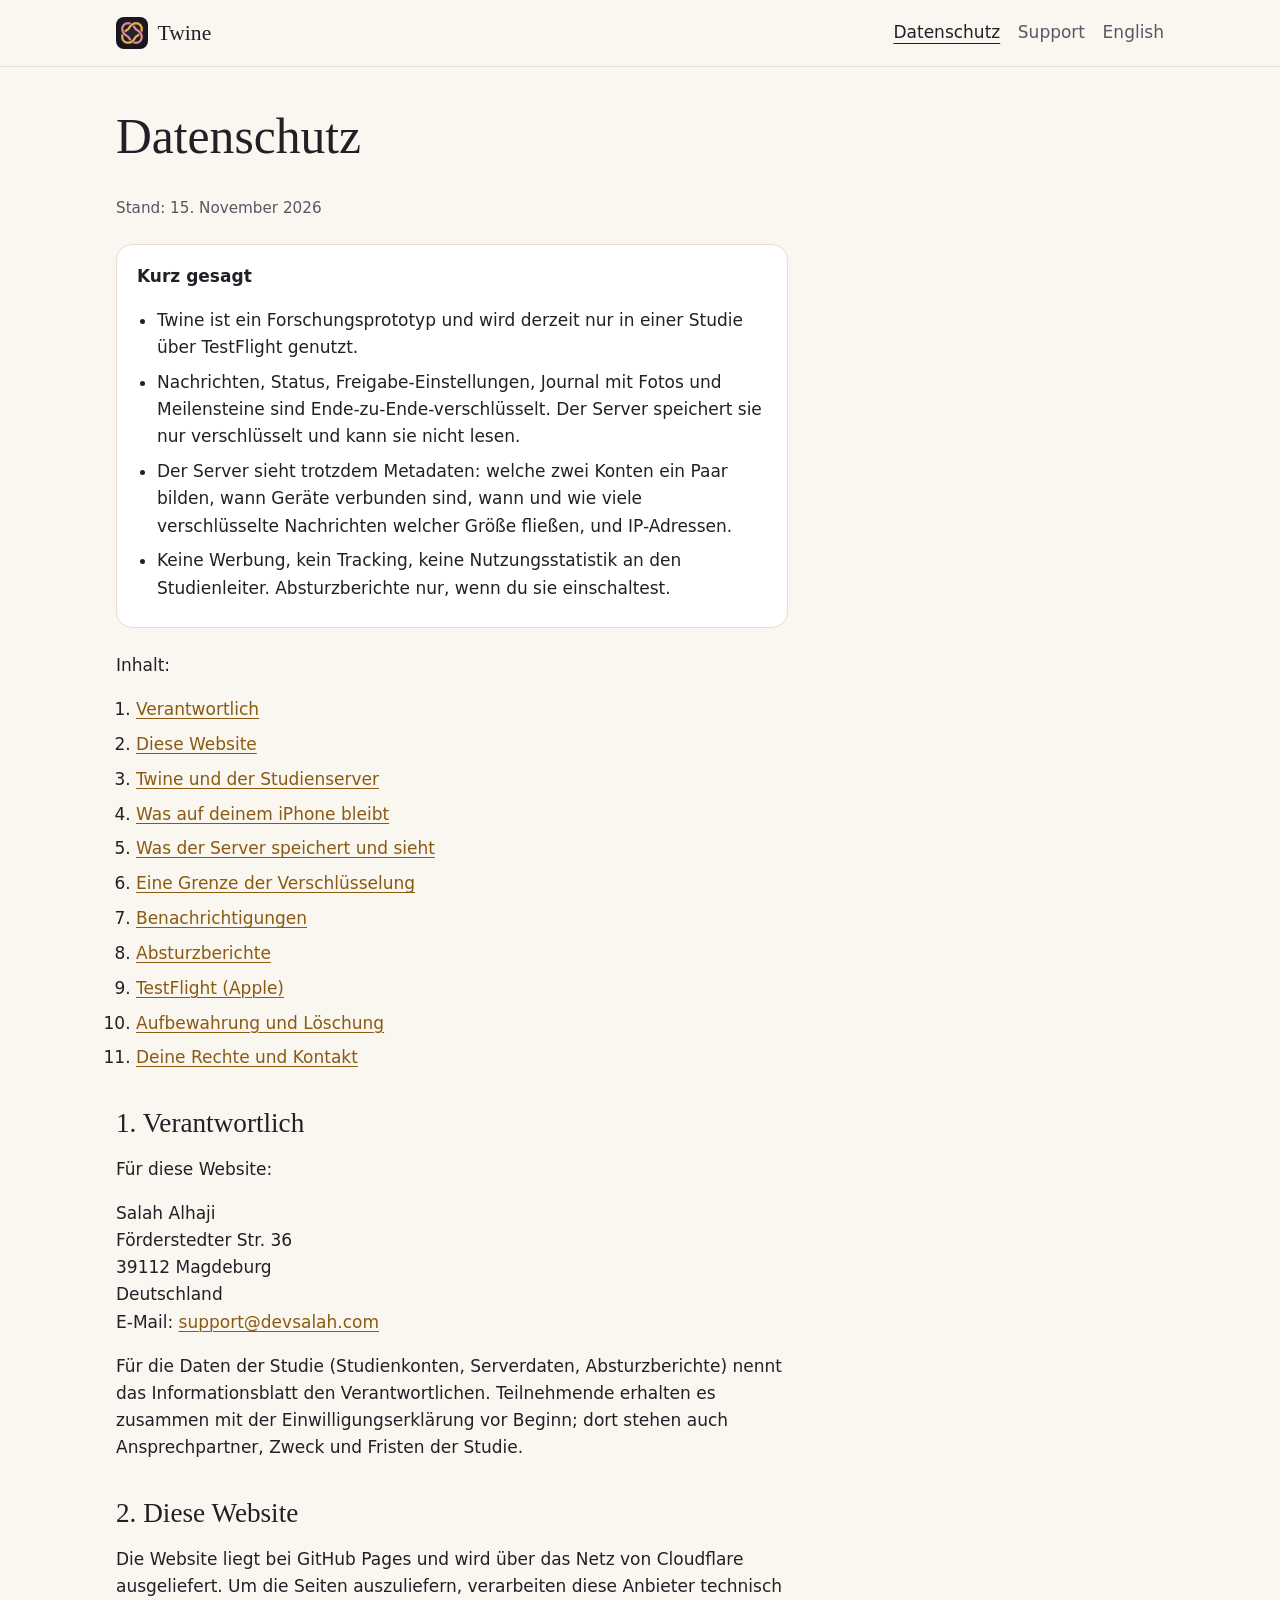
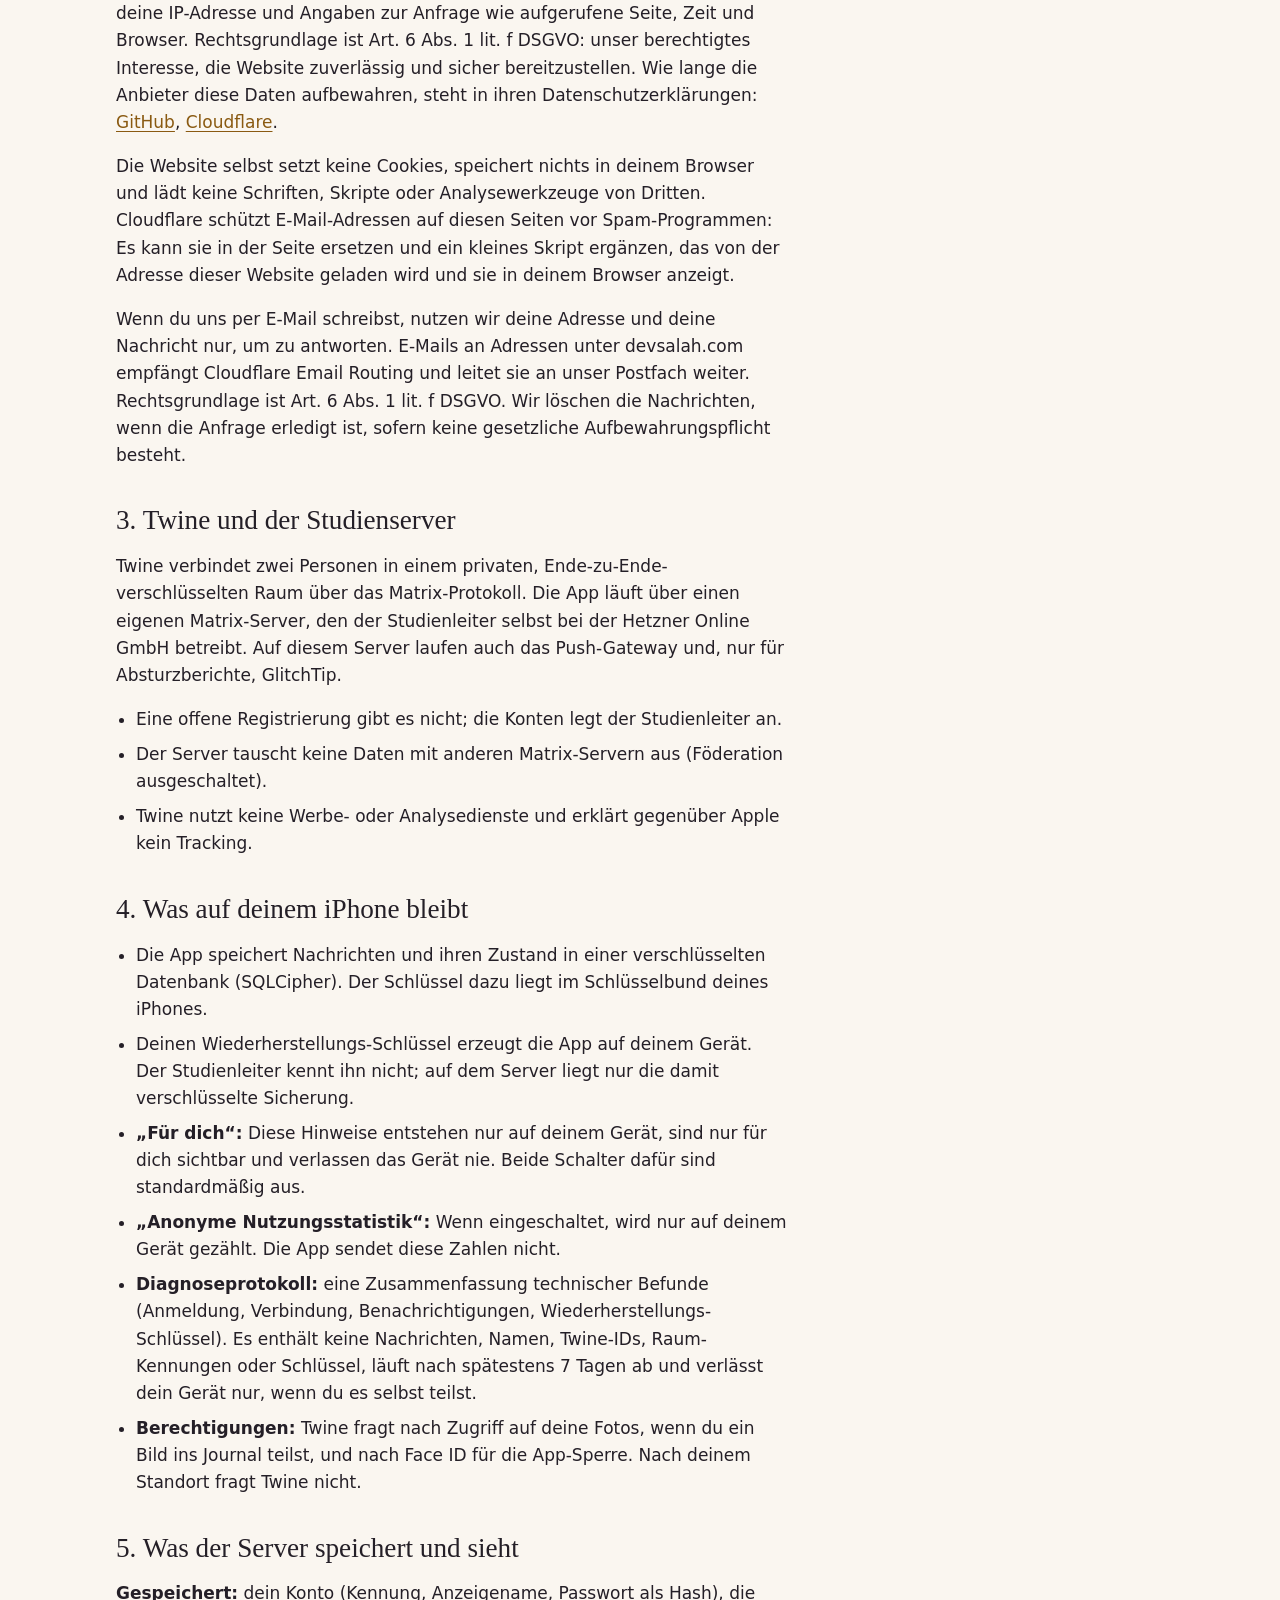
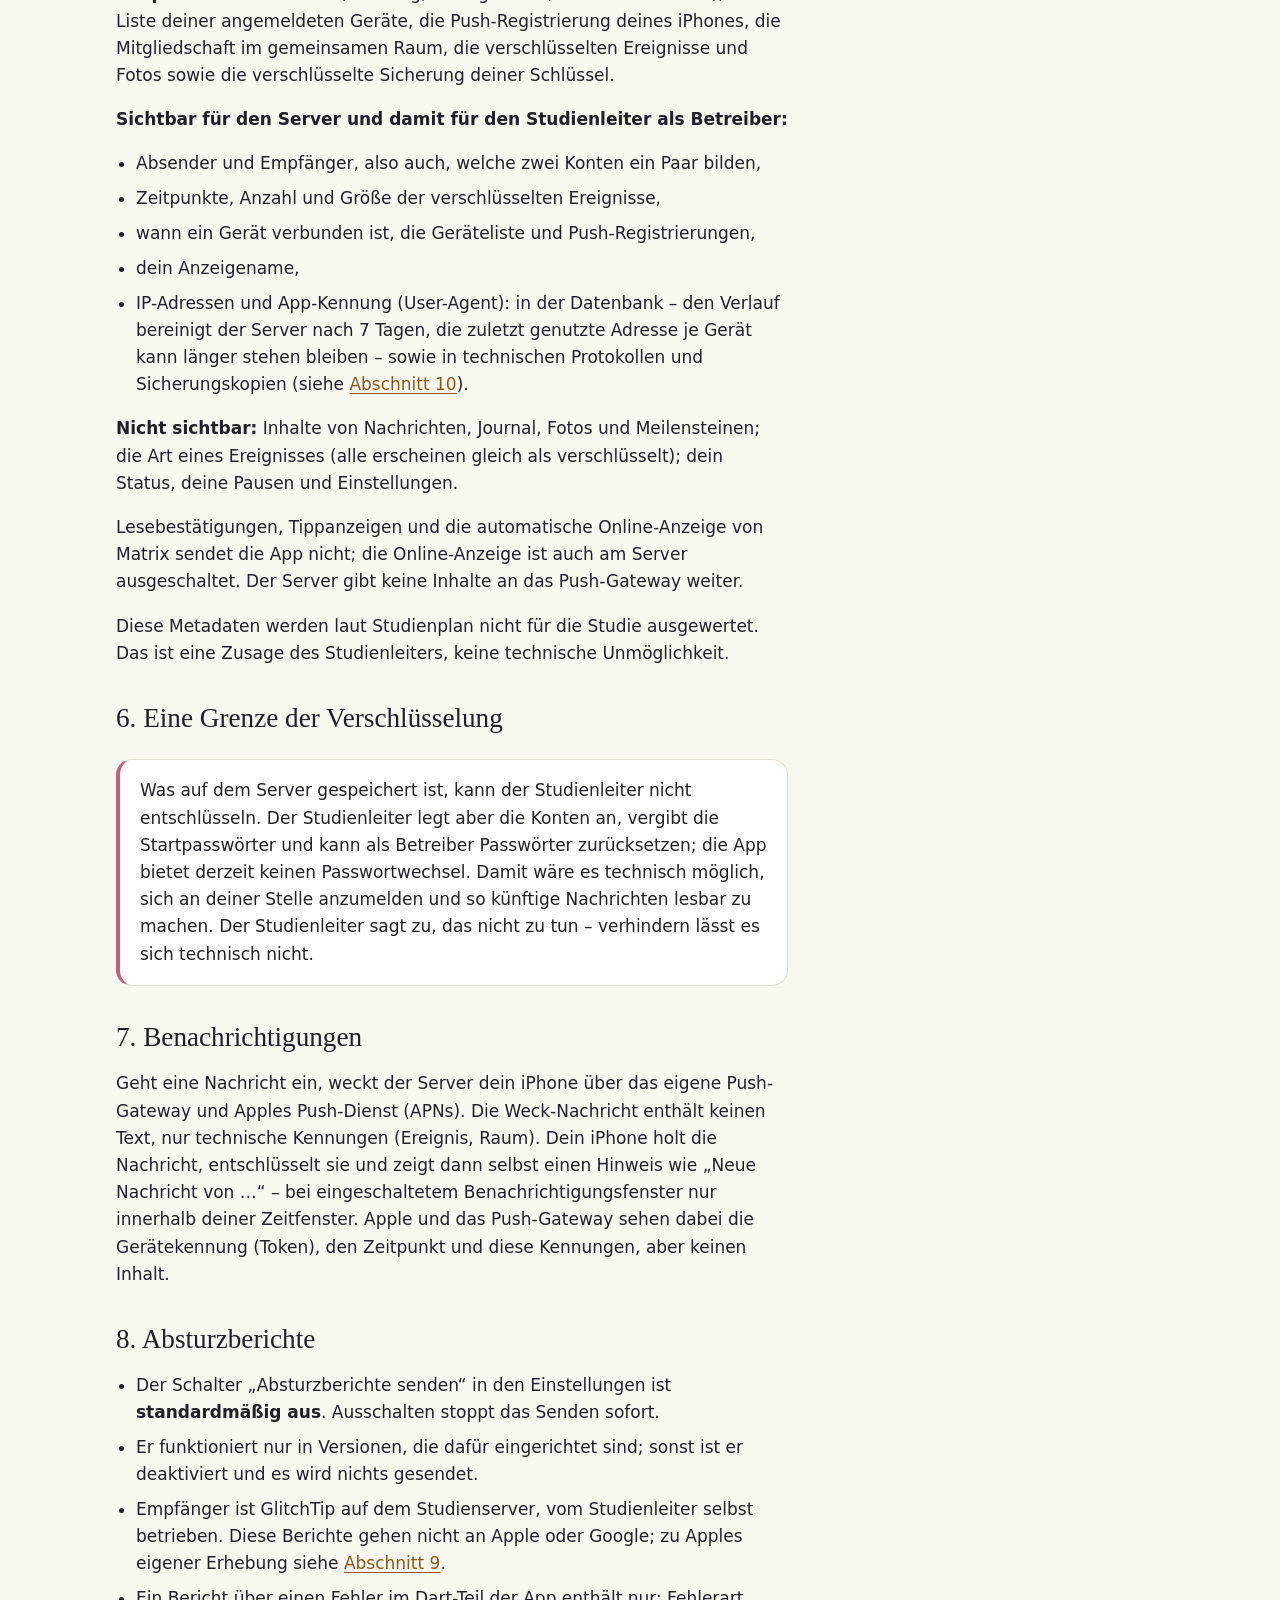
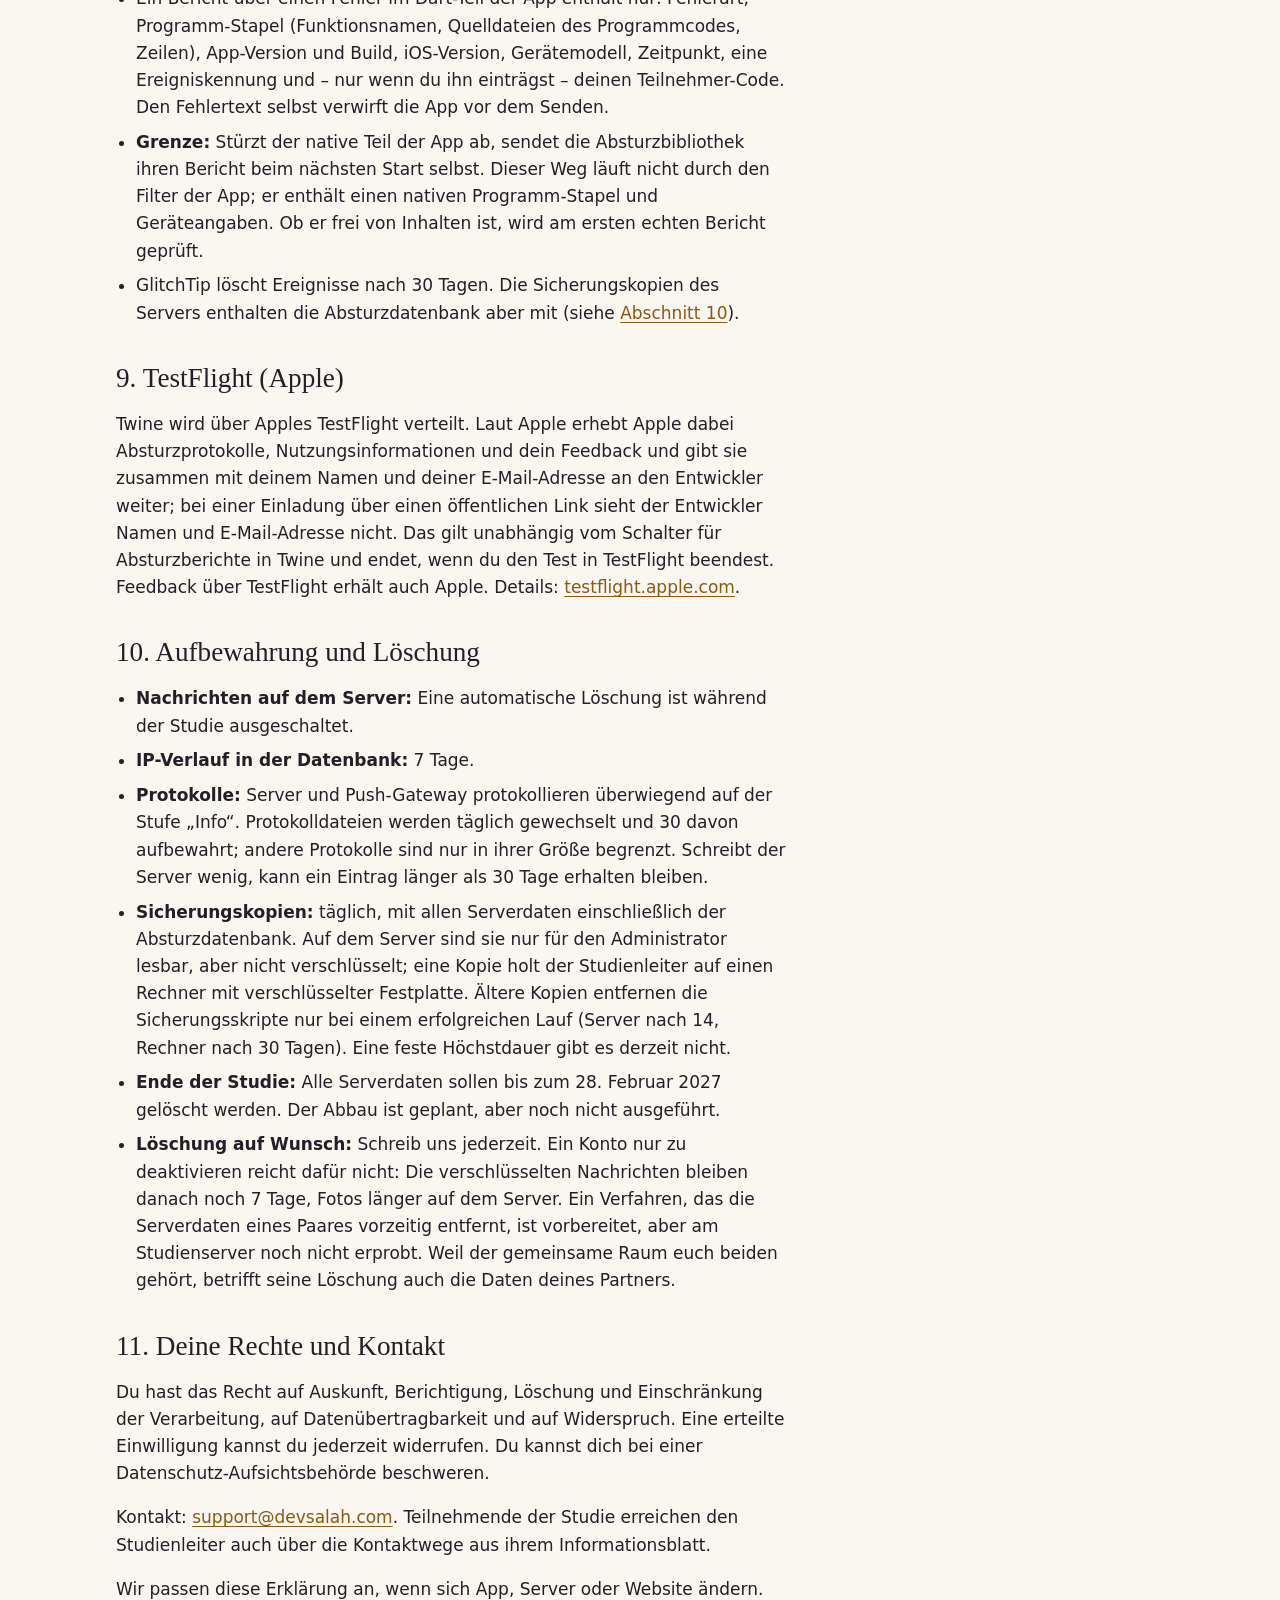
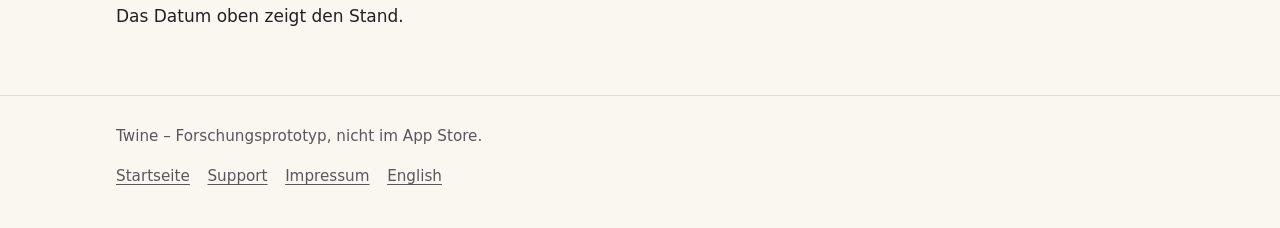
==== commit 3b564ee7: "Impressum und Datenschutz: Platzhalter aufgelöst (nur Angaben der bereits öffentlichen Seite; Verant" ====
--- a/datenschutz/index.html
+++ b/datenschutz/index.html
@@ -61,7 +61,7 @@
     <h2 id="verantwortlich">1. Verantwortlich</h2>
     <p>Für diese Website:</p>
     <address>Salah Alhaji<br>Förderstedter Str. 36<br>39112 Magdeburg<br>Deutschland<br>E-Mail: <a href="mailto:support@devsalah.com">support@devsalah.com</a></address>
-    <p>Für die Daten der Studie (Studienkonten, Serverdaten, Absturzberichte): [offen] – wird nach der Regelung der Hochschule Düsseldorf festgelegt. Teilnehmende erhalten vor Beginn ein Informationsblatt und eine Einwilligungserklärung; dort stehen Ansprechpartner, Zweck und Fristen der Studie.</p>
+    <p>Für die Daten der Studie (Studienkonten, Serverdaten, Absturzberichte) nennt das Informationsblatt den Verantwortlichen. Teilnehmende erhalten es zusammen mit der Einwilligungserklärung vor Beginn; dort stehen auch Ansprechpartner, Zweck und Fristen der Studie.</p>
 
     <h2 id="website">2. Diese Website</h2>
     <p>Die Website liegt bei GitHub Pages und wird über das Netz von Cloudflare ausgeliefert. Um die Seiten auszuliefern, verarbeiten diese Anbieter technisch deine IP-Adresse und Angaben zur Anfrage wie aufgerufene Seite, Zeit und Browser. Rechtsgrundlage ist Art. 6 Abs. 1 lit. f DSGVO: unser berechtigtes Interesse, die Website zuverlässig und sicher bereitzustellen. Wie lange die Anbieter diese Daten aufbewahren, steht in ihren Datenschutzerklärungen: <a href="https://docs.github.com/de/site-policy/privacy-policies/github-general-privacy-statement">GitHub</a>, <a href="https://www.cloudflare.com/de-de/privacypolicy/">Cloudflare</a>.</p>
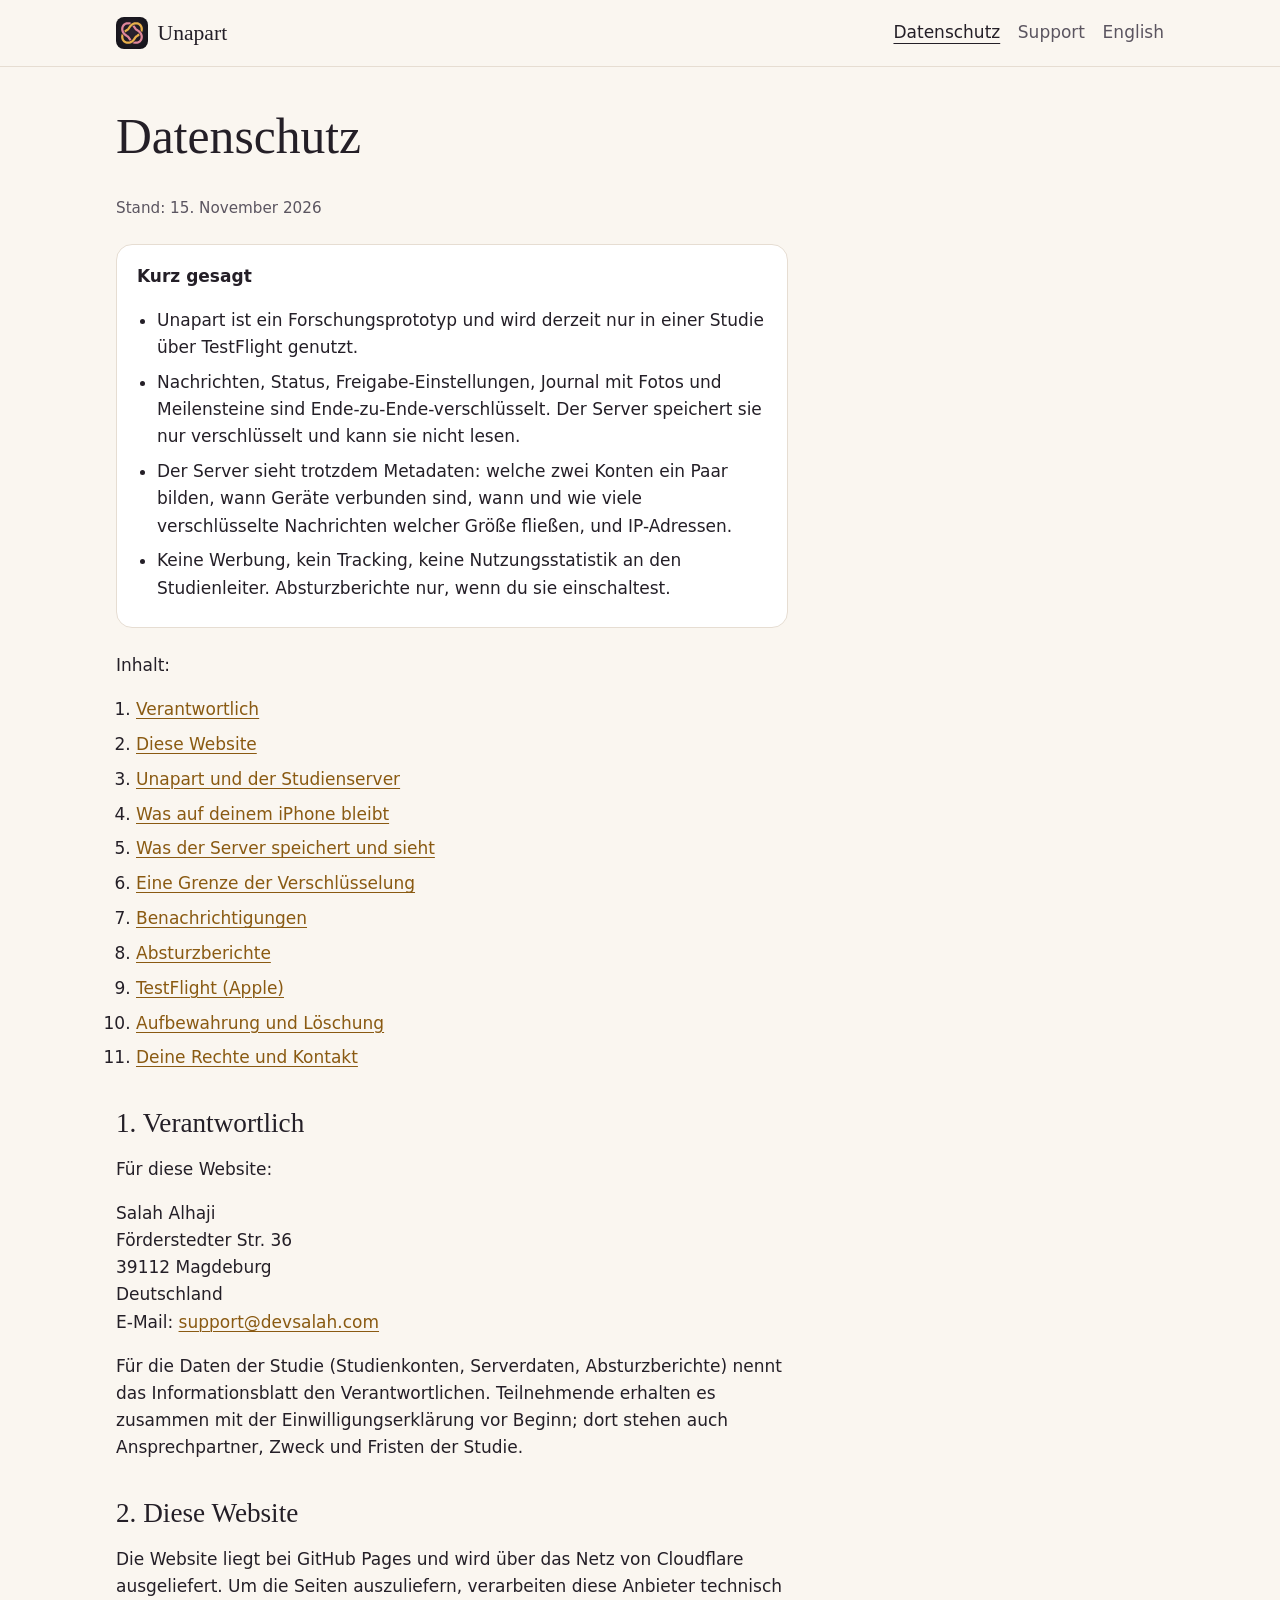
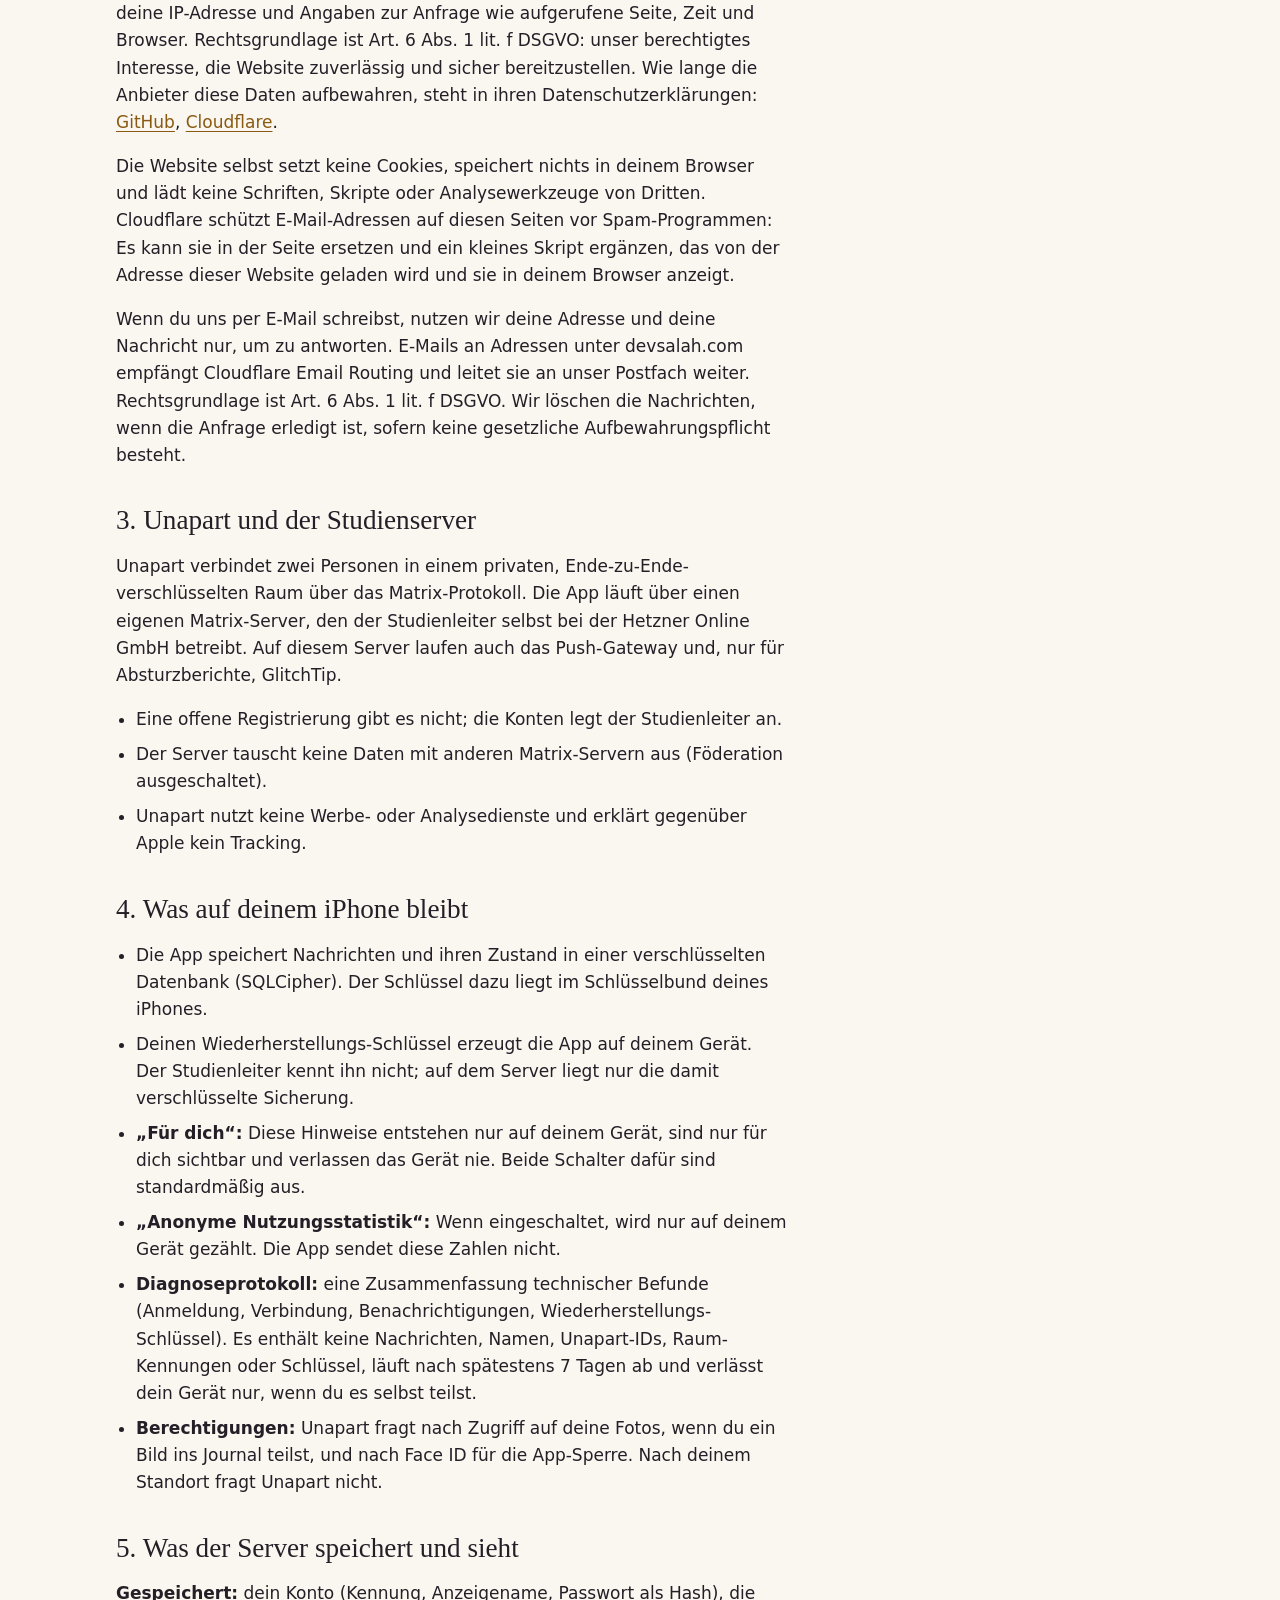
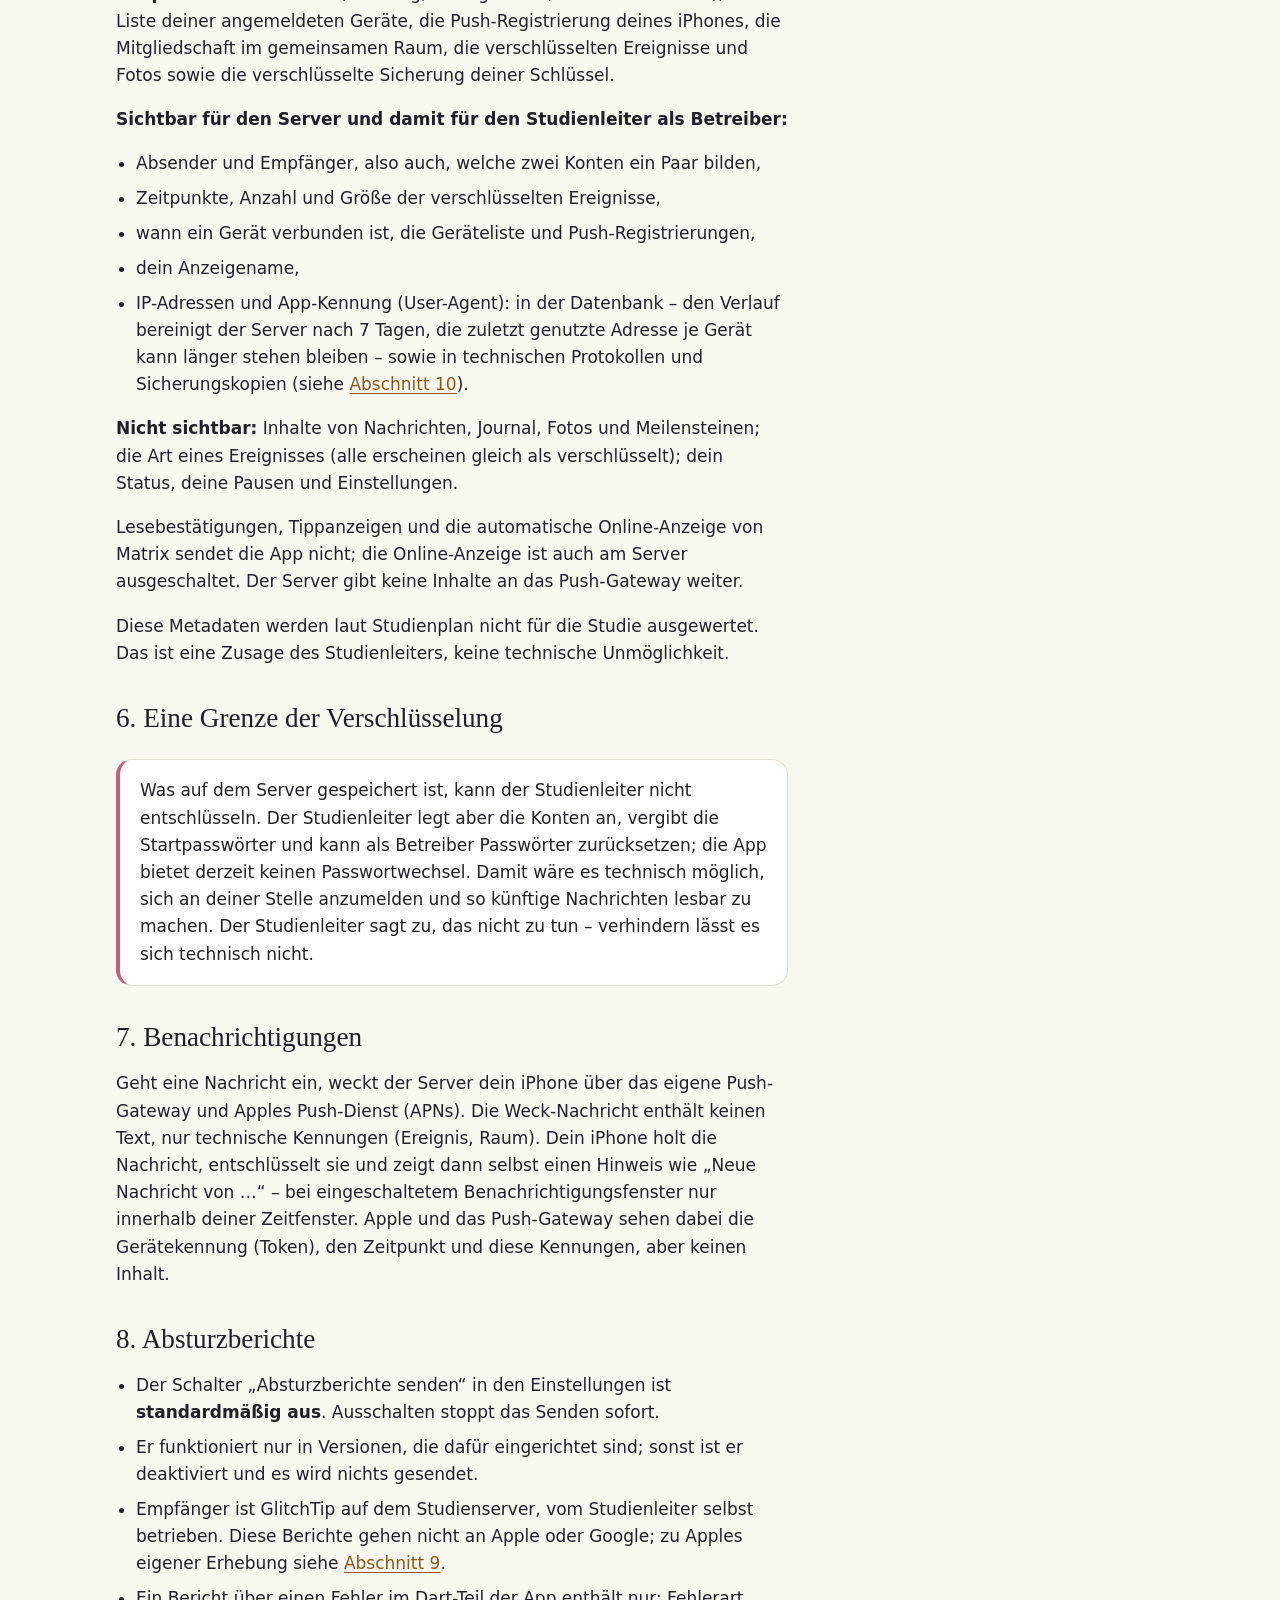
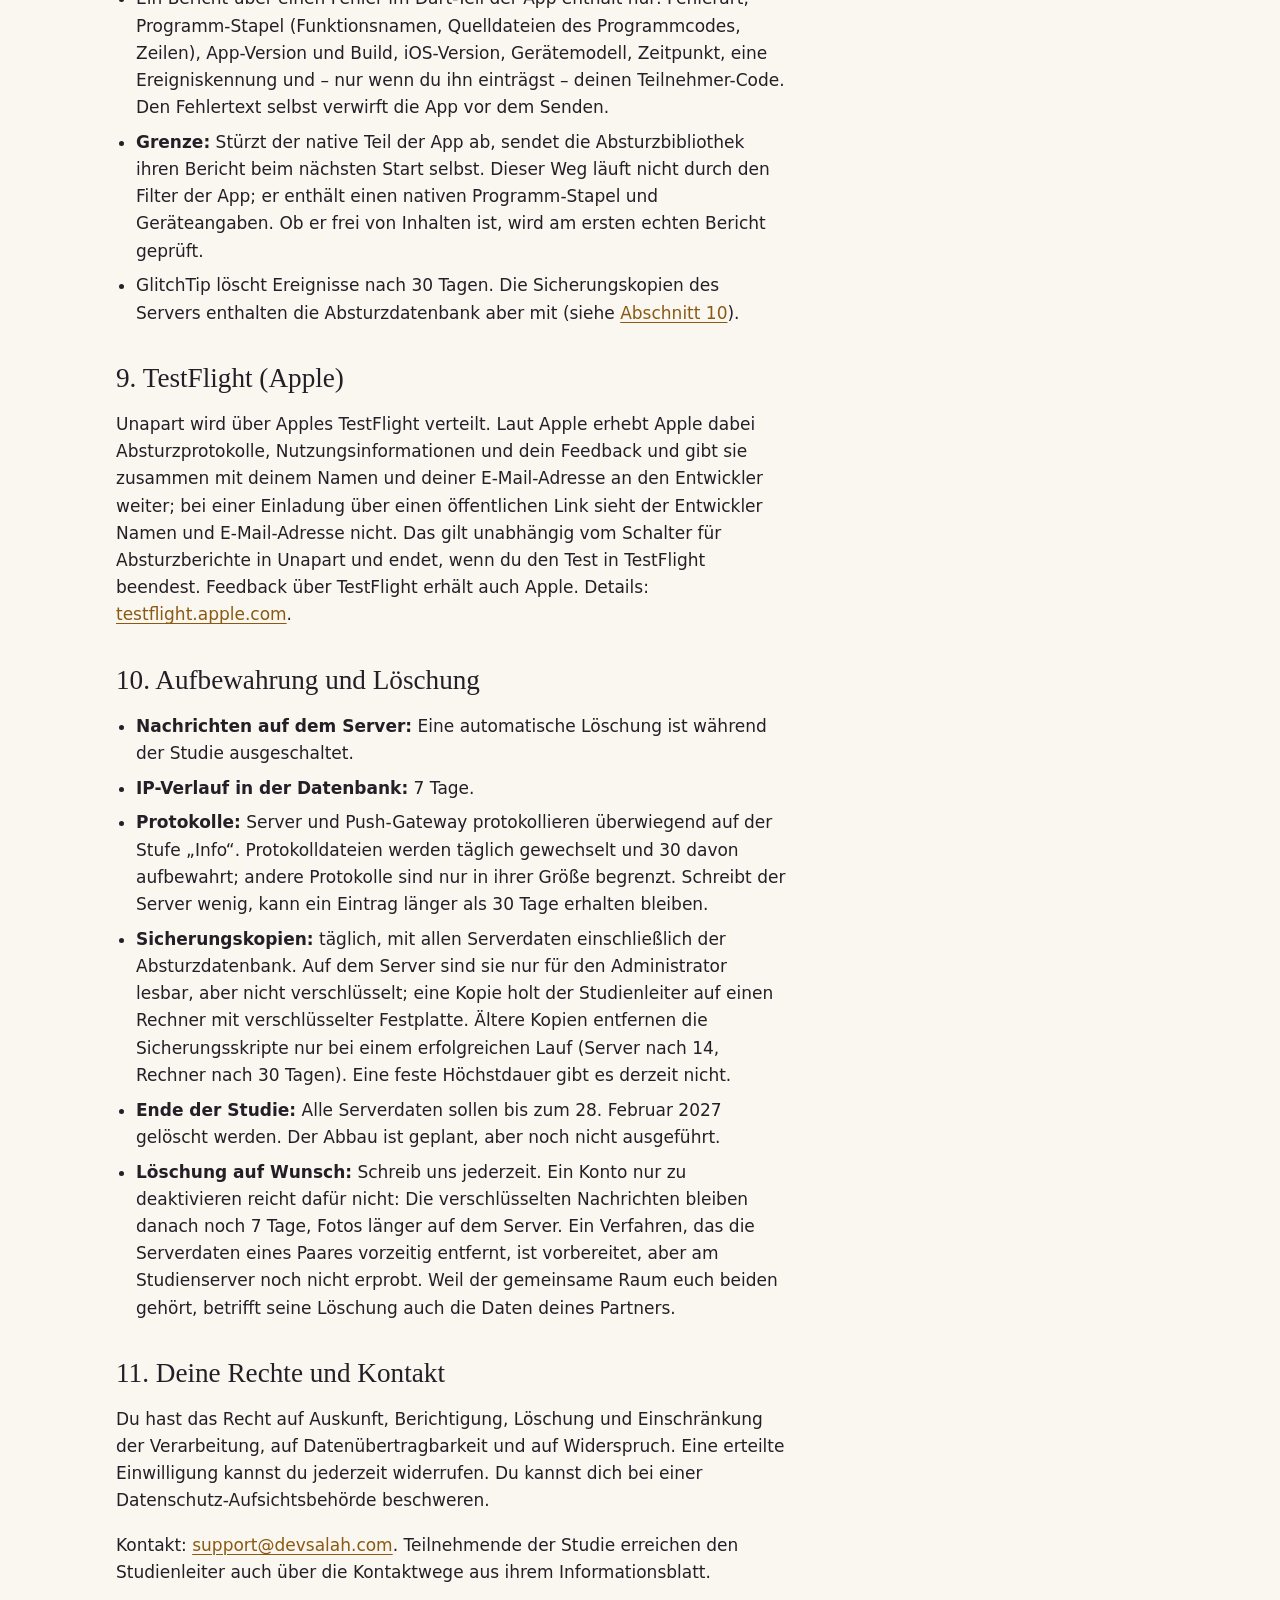
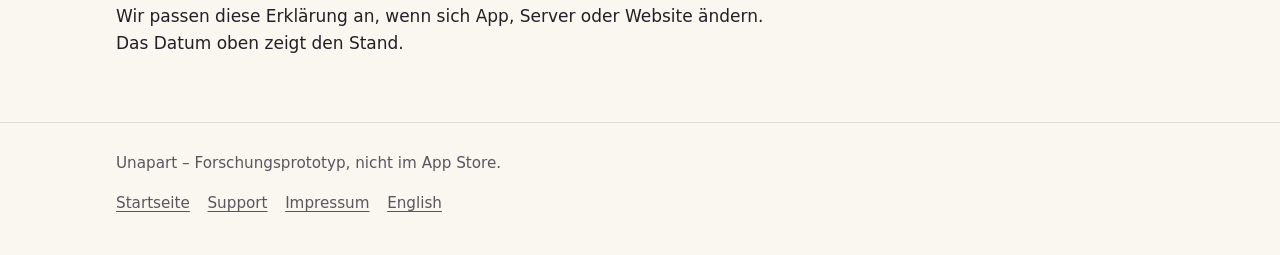
==== commit afa6c369: "Name „Unapart“ auf allen Seiten (DE, EN, 404): Text, Titel, Beschreibung" ====
--- a/datenschutz/index.html
+++ b/datenschutz/index.html
@@ -3,8 +3,8 @@
 <head>
   <meta charset="utf-8">
   <meta name="viewport" content="width=device-width, initial-scale=1">
-  <title>Datenschutz – Twine</title>
-  <meta name="description" content="Welche Daten Twine und der Studienserver verarbeiten, was der Server sehen kann und was nicht, Absturzberichte, Aufbewahrung und Löschung.">
+  <title>Datenschutz – Unapart</title>
+  <meta name="description" content="Welche Daten Unapart und der Studienserver verarbeiten, was der Server sehen kann und was nicht, Absturzberichte, Aufbewahrung und Löschung.">
   <meta name="theme-color" content="#FAF6F0" media="(prefers-color-scheme: light)">
   <meta name="theme-color" content="#14131A" media="(prefers-color-scheme: dark)">
   <link rel="canonical" href="https://twine.devsalah.com/datenschutz/">
@@ -17,7 +17,7 @@
 <a class="skip" href="#inhalt">Zum Inhalt springen</a>
 <header class="site-head">
   <div class="wrap bar">
-    <a class="brand" href="/"><img src="/bilder/symbol.svg" alt="" width="32" height="32">Twine</a>
+    <a class="brand" href="/"><img src="/bilder/symbol.svg" alt="" width="32" height="32">Unapart</a>
     <nav class="nav" aria-label="Hauptnavigation">
       <ul>
         <li><a href="/datenschutz/" aria-current="page">Datenschutz</a></li>
@@ -36,7 +36,7 @@
     <div class="box">
       <p><strong>Kurz gesagt</strong></p>
       <ul>
-        <li>Twine ist ein Forschungsprototyp und wird derzeit nur in einer Studie über TestFlight genutzt.</li>
+        <li>Unapart ist ein Forschungsprototyp und wird derzeit nur in einer Studie über TestFlight genutzt.</li>
         <li>Nachrichten, Status, Freigabe-Einstellungen, Journal mit Fotos und Meilensteine sind Ende-zu-Ende-verschlüsselt. Der Server speichert sie nur verschlüsselt und kann sie nicht lesen.</li>
         <li>Der Server sieht trotzdem Metadaten: welche zwei Konten ein Paar bilden, wann Geräte verbunden sind, wann und wie viele verschlüsselte Nachrichten welcher Größe fließen, und IP-Adressen.</li>
         <li>Keine Werbung, kein Tracking, keine Nutzungsstatistik an den Studienleiter. Absturzberichte nur, wenn du sie einschaltest.</li>
@@ -47,7 +47,7 @@
     <ol class="toc">
       <li><a href="#verantwortlich">Verantwortlich</a></li>
       <li><a href="#website">Diese Website</a></li>
-      <li><a href="#app">Twine und der Studienserver</a></li>
+      <li><a href="#app">Unapart und der Studienserver</a></li>
       <li><a href="#geraet">Was auf deinem iPhone bleibt</a></li>
       <li><a href="#server">Was der Server speichert und sieht</a></li>
       <li><a href="#grenze">Eine Grenze der Verschlüsselung</a></li>
@@ -68,12 +68,12 @@
     <p>Die Website selbst setzt keine Cookies, speichert nichts in deinem Browser und lädt keine Schriften, Skripte oder Analysewerkzeuge von Dritten. Cloudflare schützt E-Mail-Adressen auf diesen Seiten vor Spam-Programmen: Es kann sie in der Seite ersetzen und ein kleines Skript ergänzen, das von der Adresse dieser Website geladen wird und sie in deinem Browser anzeigt.</p>
     <p>Wenn du uns per E-Mail schreibst, nutzen wir deine Adresse und deine Nachricht nur, um zu antworten. E-Mails an Adressen unter devsalah.com empfängt Cloudflare Email Routing und leitet sie an unser Postfach weiter. Rechtsgrundlage ist Art. 6 Abs. 1 lit. f DSGVO. Wir löschen die Nachrichten, wenn die Anfrage erledigt ist, sofern keine gesetzliche Aufbewahrungspflicht besteht.</p>
 
-    <h2 id="app">3. Twine und der Studienserver</h2>
-    <p>Twine verbindet zwei Personen in einem privaten, Ende-zu-Ende-verschlüsselten Raum über das Matrix-Protokoll. Die App läuft über einen eigenen Matrix-Server, den der Studienleiter selbst bei der Hetzner Online GmbH betreibt. Auf diesem Server laufen auch das Push-Gateway und, nur für Absturzberichte, GlitchTip.</p>
+    <h2 id="app">3. Unapart und der Studienserver</h2>
+    <p>Unapart verbindet zwei Personen in einem privaten, Ende-zu-Ende-verschlüsselten Raum über das Matrix-Protokoll. Die App läuft über einen eigenen Matrix-Server, den der Studienleiter selbst bei der Hetzner Online GmbH betreibt. Auf diesem Server laufen auch das Push-Gateway und, nur für Absturzberichte, GlitchTip.</p>
     <ul>
       <li>Eine offene Registrierung gibt es nicht; die Konten legt der Studienleiter an.</li>
       <li>Der Server tauscht keine Daten mit anderen Matrix-Servern aus (Föderation ausgeschaltet).</li>
-      <li>Twine nutzt keine Werbe- oder Analysedienste und erklärt gegenüber Apple kein Tracking.</li>
+      <li>Unapart nutzt keine Werbe- oder Analysedienste und erklärt gegenüber Apple kein Tracking.</li>
     </ul>
 
     <h2 id="geraet">4. Was auf deinem iPhone bleibt</h2>
@@ -82,8 +82,8 @@
       <li>Deinen Wiederherstellungs-Schlüssel erzeugt die App auf deinem Gerät. Der Studienleiter kennt ihn nicht; auf dem Server liegt nur die damit verschlüsselte Sicherung.</li>
       <li><strong>„Für dich“:</strong> Diese Hinweise entstehen nur auf deinem Gerät, sind nur für dich sichtbar und verlassen das Gerät nie. Beide Schalter dafür sind standardmäßig aus.</li>
       <li><strong>„Anonyme Nutzungsstatistik“:</strong> Wenn eingeschaltet, wird nur auf deinem Gerät gezählt. Die App sendet diese Zahlen nicht.</li>
-      <li><strong>Diagnoseprotokoll:</strong> eine Zusammenfassung technischer Befunde (Anmeldung, Verbindung, Benachrichtigungen, Wiederherstellungs-Schlüssel). Es enthält keine Nachrichten, Namen, Twine-IDs, Raum-Kennungen oder Schlüssel, läuft nach spätestens 7 Tagen ab und verlässt dein Gerät nur, wenn du es selbst teilst.</li>
-      <li><strong>Berechtigungen:</strong> Twine fragt nach Zugriff auf deine Fotos, wenn du ein Bild ins Journal teilst, und nach Face ID für die App-Sperre. Nach deinem Standort fragt Twine nicht.</li>
+      <li><strong>Diagnoseprotokoll:</strong> eine Zusammenfassung technischer Befunde (Anmeldung, Verbindung, Benachrichtigungen, Wiederherstellungs-Schlüssel). Es enthält keine Nachrichten, Namen, Unapart-IDs, Raum-Kennungen oder Schlüssel, läuft nach spätestens 7 Tagen ab und verlässt dein Gerät nur, wenn du es selbst teilst.</li>
+      <li><strong>Berechtigungen:</strong> Unapart fragt nach Zugriff auf deine Fotos, wenn du ein Bild ins Journal teilst, und nach Face ID für die App-Sperre. Nach deinem Standort fragt Unapart nicht.</li>
     </ul>
 
     <h2 id="server">5. Was der Server speichert und sieht</h2>
@@ -119,7 +119,7 @@
     </ul>
 
     <h2 id="testflight">9. TestFlight (Apple)</h2>
-    <p>Twine wird über Apples TestFlight verteilt. Laut Apple erhebt Apple dabei Absturzprotokolle, Nutzungsinformationen und dein Feedback und gibt sie zusammen mit deinem Namen und deiner E-Mail-Adresse an den Entwickler weiter; bei einer Einladung über einen öffentlichen Link sieht der Entwickler Namen und E-Mail-Adresse nicht. Das gilt unabhängig vom Schalter für Absturzberichte in Twine und endet, wenn du den Test in TestFlight beendest. Feedback über TestFlight erhält auch Apple. Details: <a href="https://testflight.apple.com/">testflight.apple.com</a>.</p>
+    <p>Unapart wird über Apples TestFlight verteilt. Laut Apple erhebt Apple dabei Absturzprotokolle, Nutzungsinformationen und dein Feedback und gibt sie zusammen mit deinem Namen und deiner E-Mail-Adresse an den Entwickler weiter; bei einer Einladung über einen öffentlichen Link sieht der Entwickler Namen und E-Mail-Adresse nicht. Das gilt unabhängig vom Schalter für Absturzberichte in Unapart und endet, wenn du den Test in TestFlight beendest. Feedback über TestFlight erhält auch Apple. Details: <a href="https://testflight.apple.com/">testflight.apple.com</a>.</p>
 
     <h2 id="aufbewahrung">10. Aufbewahrung und Löschung</h2>
     <ul>
@@ -140,7 +140,7 @@
 
 <footer class="site-foot">
   <div class="wrap">
-    <p>Twine – Forschungsprototyp, nicht im App Store.</p>
+    <p>Unapart – Forschungsprototyp, nicht im App Store.</p>
     <ul>
       <li><a href="/">Startseite</a></li>
       <li><a href="/support/">Support</a></li>
